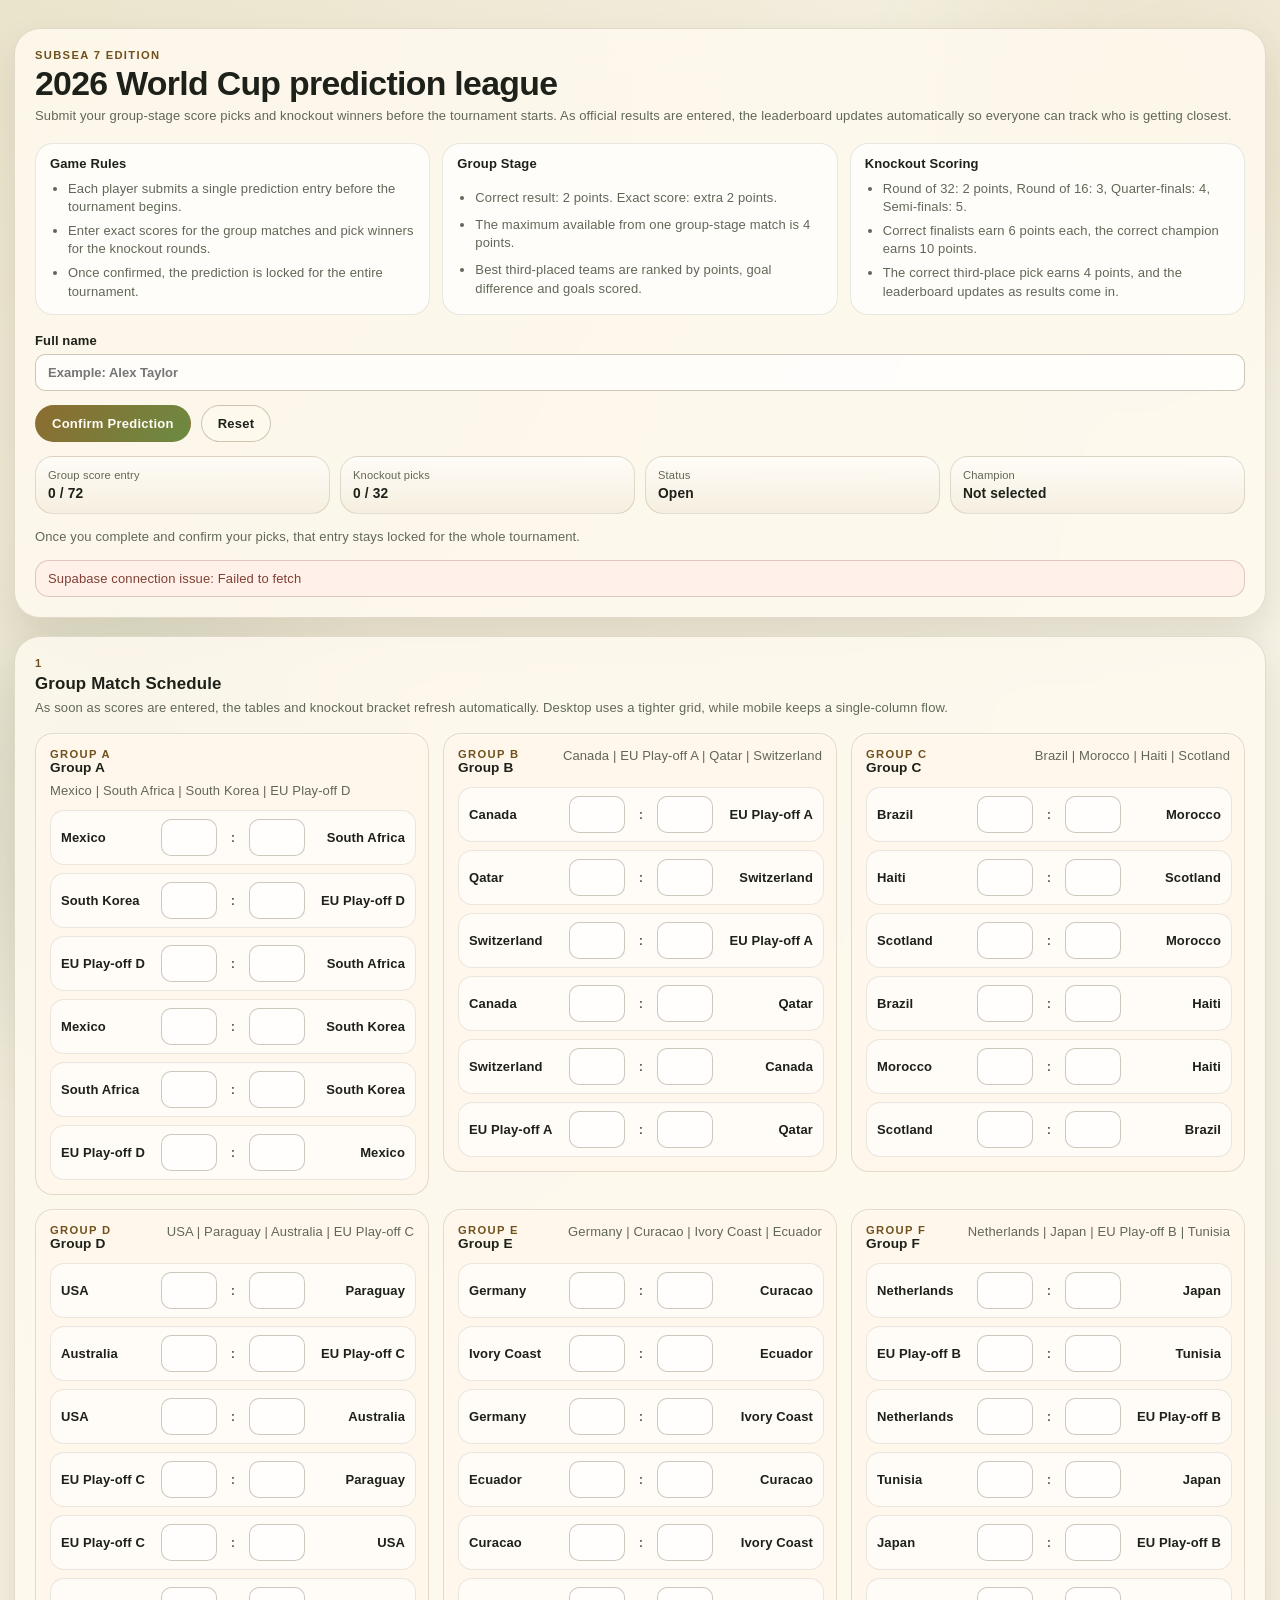
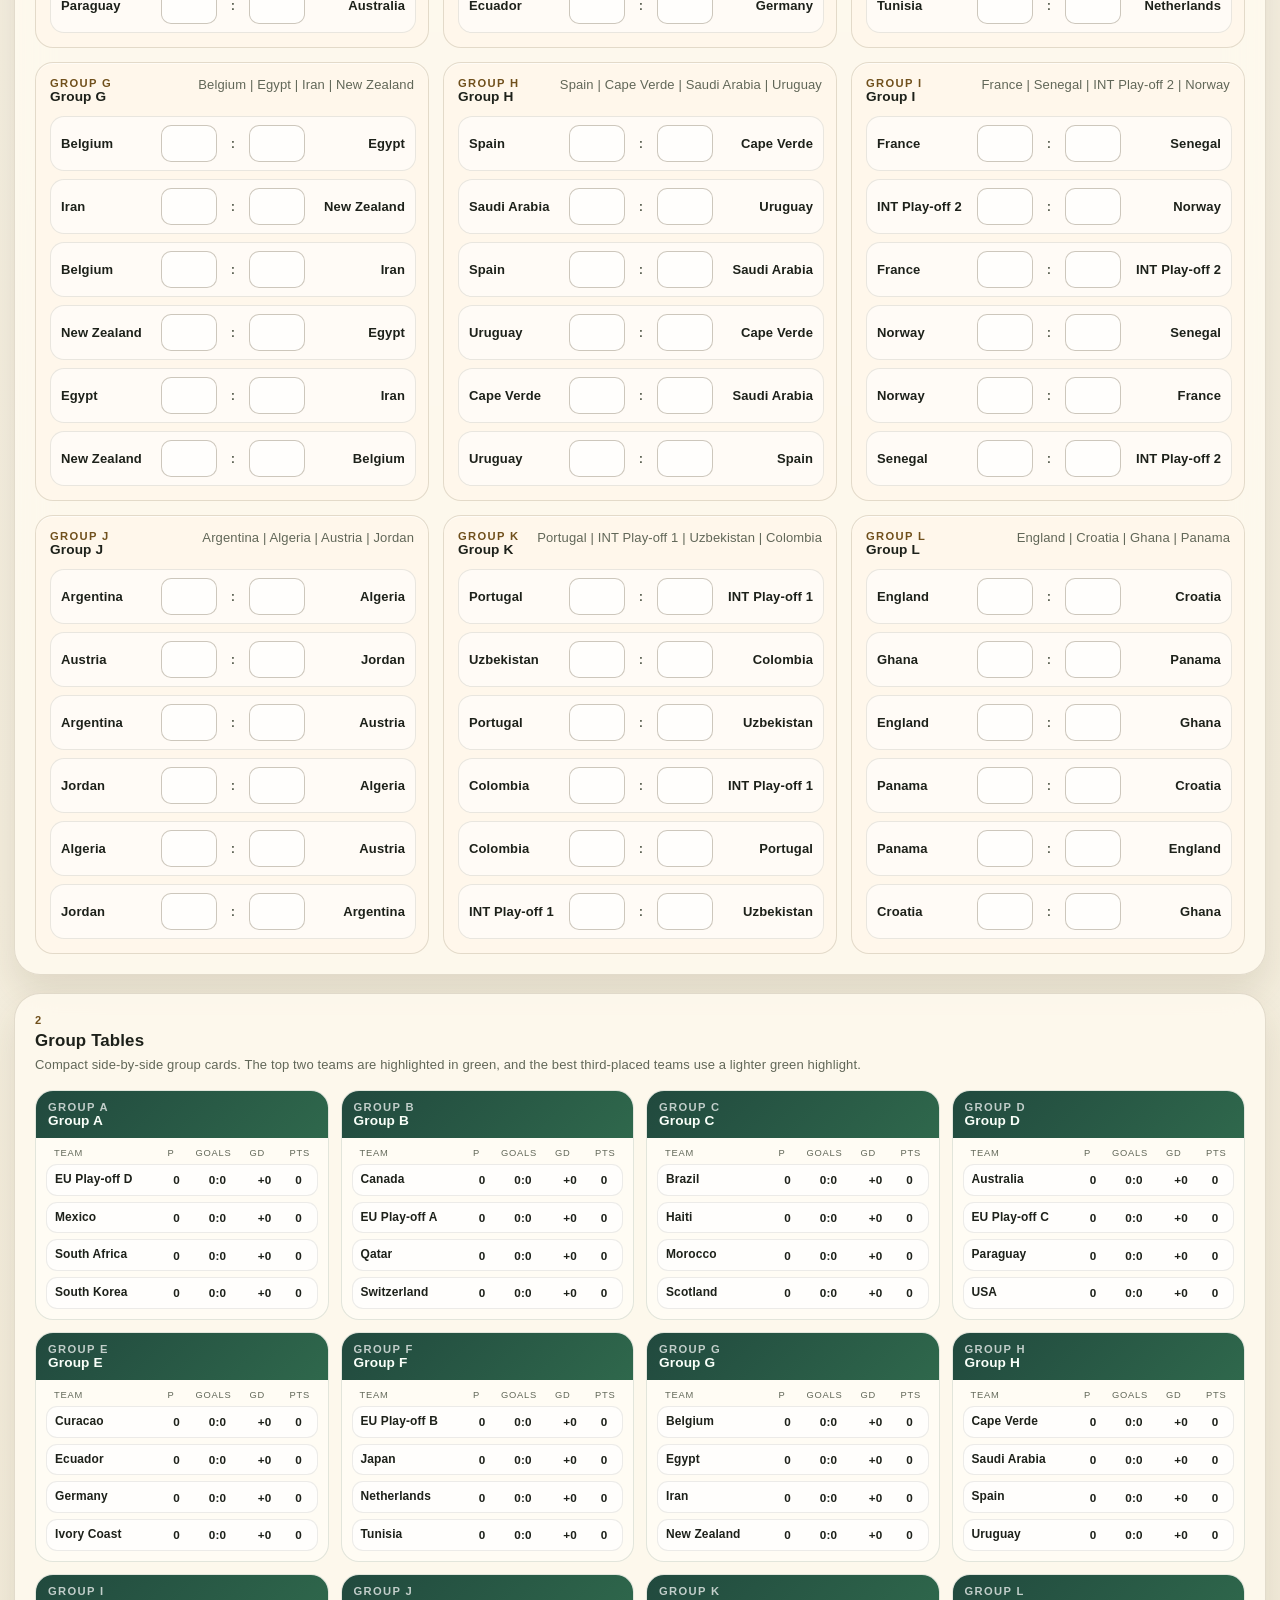
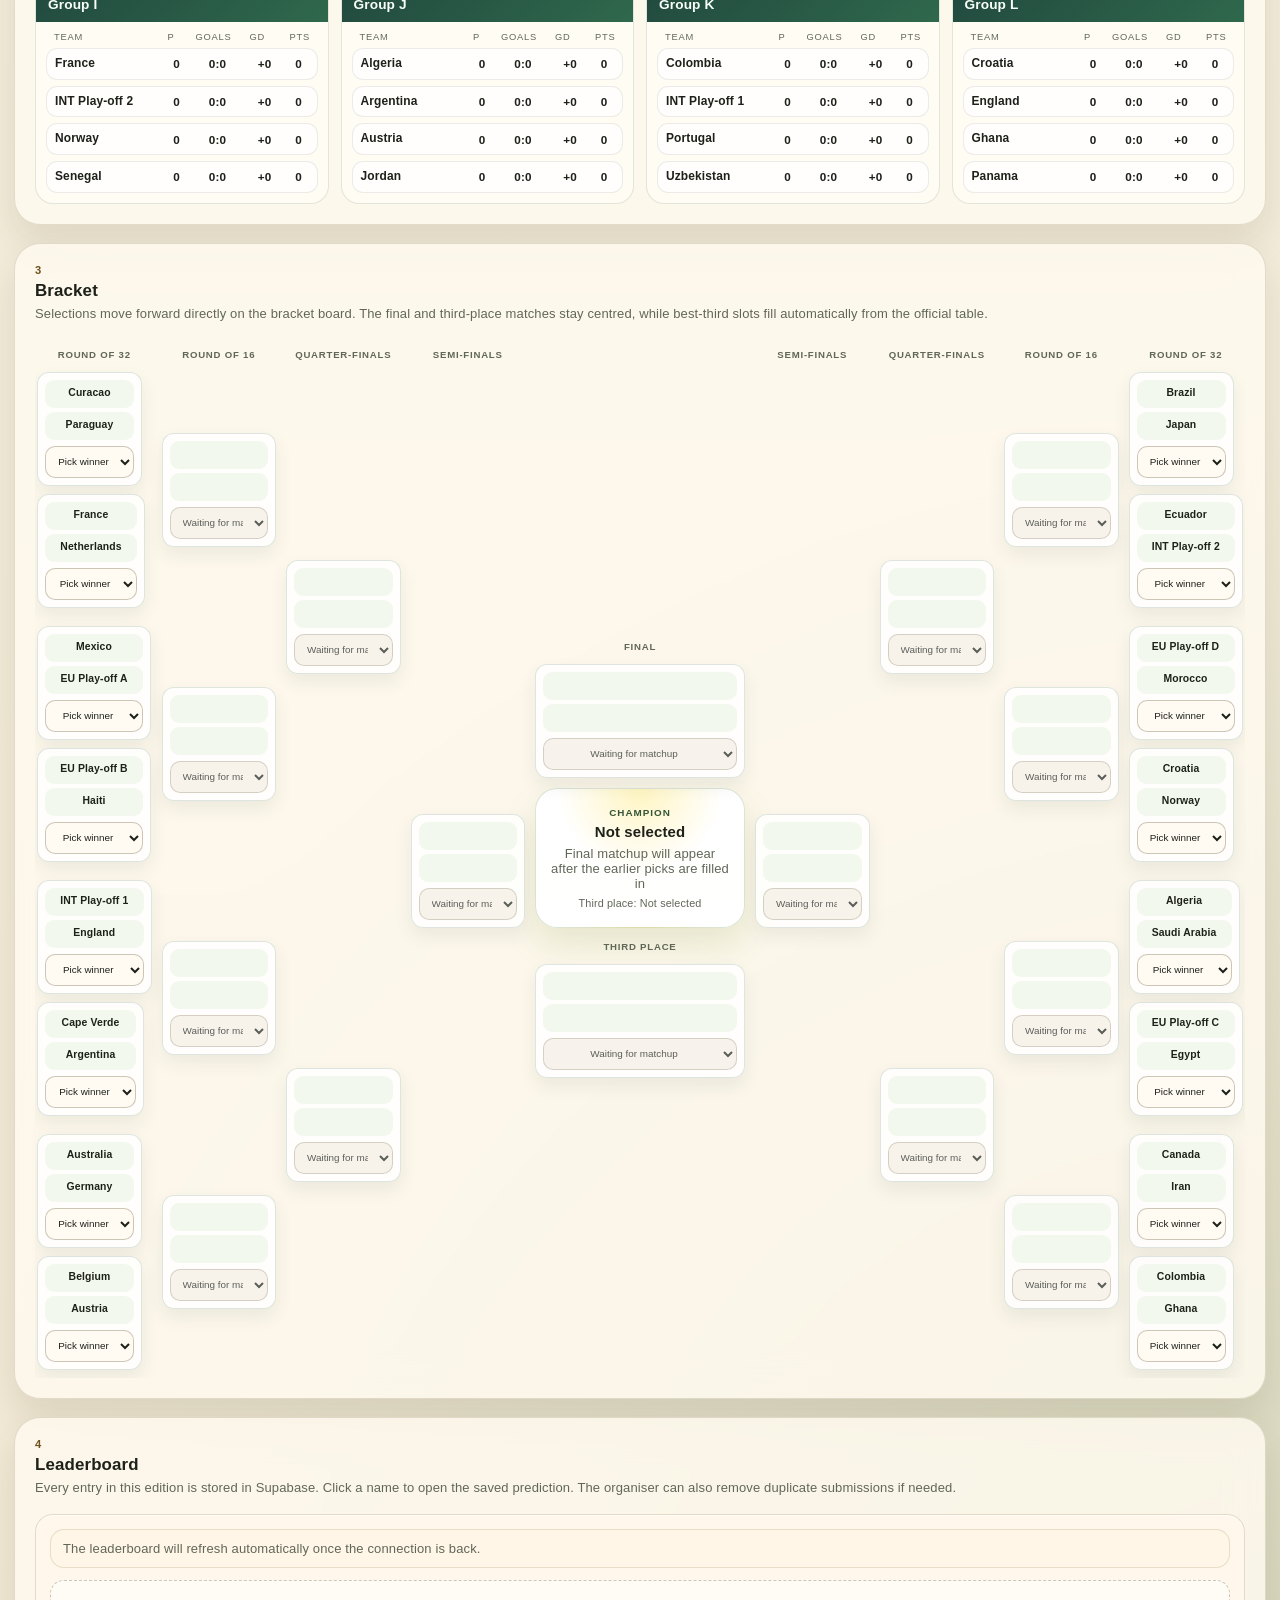
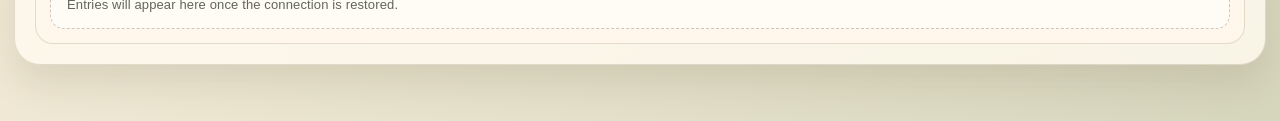
==== subsea7.html @ 9f9bb35a "eng_version" ====
<!doctype html>
<html lang="en">
  <head>
    <meta charset="utf-8" />
    <meta name="viewport" content="width=device-width, initial-scale=1" />
    <title>2026 World Cup Prediction League | Subsea 7 Edition</title>
    <link rel="stylesheet" href="styles.css" />
    <script src="best-third-table.js" defer></script>
    <script src="subsea7-edition.js" defer></script>
    <script src="app.js" defer></script>
  </head>
  <body>
    <div class="page-glow page-glow--top"></div>
    <div class="page-glow page-glow--bottom"></div>

    <main class="app-shell">
      <section class="hero-card">
        <div class="section-intro">
          <p class="section-kicker">Subsea 7 Edition</p>
          <h1>2026 World Cup prediction league</h1>
          <p class="section-copy">
            Submit your group-stage score picks and knockout winners before the tournament starts.
            As official results are entered, the leaderboard updates automatically so everyone can
            track who is getting closest.
          </p>
        </div>

        <div class="hero-rules">
          <article class="hero-rule-card">
            <h2>Game Rules</h2>
            <ul class="hero-rule-list">
              <li>Each player submits a single prediction entry before the tournament begins.</li>
              <li>Enter exact scores for the group matches and pick winners for the knockout rounds.</li>
              <li>Once confirmed, the prediction is locked for the entire tournament.</li>
            </ul>
          </article>

          <article class="hero-rule-card">
            <h2>Group Stage</h2>
            <ul class="hero-rule-list">
              <li>Correct result: 2 points. Exact score: extra 2 points.</li>
              <li>The maximum available from one group-stage match is 4 points.</li>
              <li>Best third-placed teams are ranked by points, goal difference and goals scored.</li>
            </ul>
          </article>

          <article class="hero-rule-card">
            <h2>Knockout Scoring</h2>
            <ul class="hero-rule-list">
              <li>Round of 32: 2 points, Round of 16: 3, Quarter-finals: 4, Semi-finals: 5.</li>
              <li>Correct finalists earn 6 points each, the correct champion earns 10 points.</li>
              <li>The correct third-place pick earns 4 points, and the leaderboard updates as results come in.</li>
            </ul>
          </article>
        </div>

        <form id="entry-form" class="entry-form" autocomplete="off">
          <label class="field-label" for="full-name">
            Full name
            <input
              id="full-name"
              name="fullName"
              type="text"
              maxlength="80"
              placeholder="Example: Alex Taylor"
            />
          </label>

          <div class="button-row">
            <button id="confirm-btn" class="button button--primary" type="submit">
              Confirm Prediction
            </button>
            <button id="clear-btn" class="button button--ghost" type="button">
              Reset
            </button>
          </div>

          <div class="status-grid">
            <article class="status-card">
              <span>Group score entry</span>
              <strong id="group-progress">0 / 72</strong>
            </article>
            <article class="status-card">
              <span>Knockout picks</span>
              <strong id="knockout-progress">0 / 32</strong>
            </article>
            <article class="status-card">
              <span>Status</span>
              <strong id="lock-state">Open</strong>
            </article>
            <article class="status-card">
              <span>Champion</span>
              <strong id="champion-preview">Not selected</strong>
            </article>
          </div>

          <p id="lock-note" class="helper-copy">
            Once you complete and confirm your picks, your entry will be locked.
          </p>
          <p id="sync-note" class="sync-note">
            Preparing the live leaderboard.
          </p>
        </form>
      </section>

      <section class="section-card">
        <div class="section-intro">
          <p class="section-kicker">1</p>
          <h2>Group Match Schedule</h2>
          <p class="section-copy">
            As soon as scores are entered, the tables and knockout bracket refresh automatically.
            Desktop uses a tighter grid, while mobile keeps a single-column flow.
          </p>
        </div>
        <div id="fixtures-root" class="stack-root"></div>
      </section>

      <section class="section-card">
        <div class="section-intro">
          <p class="section-kicker">2</p>
          <h2>Group Tables</h2>
          <p class="section-copy">
            Compact side-by-side group cards. The top two teams are highlighted in green, and
            the best third-placed teams use a lighter green highlight.
          </p>
        </div>
        <div id="standings-root" class="stack-root"></div>
      </section>

      <section class="section-card">
        <div class="section-intro">
          <p class="section-kicker">3</p>
          <h2>Bracket</h2>
          <p class="section-copy">
            Selections move forward directly on the bracket board. The final and third-place
            matches stay centred, while best-third slots fill automatically from the official table.
          </p>
        </div>
        <div id="bracket-root" class="stack-root"></div>
      </section>

      <section class="section-card">
        <div class="section-intro">
          <p class="section-kicker">4</p>
          <h2>Leaderboard</h2>
          <p class="section-copy">
            Every entry in this edition is stored in Supabase. Click a name to open the saved
            prediction. The organiser can also remove duplicate submissions if needed.
          </p>
        </div>
        <div id="leaderboard-root"></div>
      </section>

      <section id="admin-section" class="section-card hidden">
        <div class="section-intro">
          <p class="section-kicker">Admin</p>
          <h2>Admin Score Entry</h2>
          <p class="section-copy">
            This area is for the organiser only. After sign-in, official match results can be saved
            here and the shared leaderboard will update for everyone in this edition.
          </p>
        </div>
        <div id="admin-root" class="stack-root"></div>
      </section>
    </main>

    <div id="preview-overlay" class="preview-overlay hidden" role="dialog" aria-modal="true">
      <div class="preview-panel">
        <div class="preview-panel__head">
          <div>
            <p class="section-kicker">Saved Prediction</p>
            <h3 id="preview-title">Prediction details</h3>
            <p id="preview-meta" class="helper-copy"></p>
          </div>
          <button
            type="button"
            class="button button--ghost button--small"
            data-close-preview="true"
          >
            Close
          </button>
        </div>
        <div id="preview-body" class="preview-body"></div>
      </div>
    </div>
  </body>
</html>
---- styles.css ----
:root {
  --bg: #f4efdf;
  --bg-soft: rgba(255, 252, 244, 0.75);
  --panel: rgba(255, 250, 240, 0.82);
  --panel-strong: rgba(255, 248, 235, 0.94);
  --line: rgba(100, 84, 53, 0.18);
  --line-strong: rgba(100, 84, 53, 0.32);
  --ink: #1d211a;
  --muted: #616758;
  --accent: #8c6a30;
  --accent-strong: #70501c;
  --green-soft: #dcebcf;
  --green-strong: #355538;
  --green-lite: #edf6e4;
  --warning: #7f4034;
  --shadow: 0 18px 36px rgba(74, 54, 28, 0.12);
  --radius-xl: 26px;
  --radius-lg: 18px;
  --radius-md: 14px;
  --radius-sm: 10px;
  --bracket-card-height: 114px;
  --bracket-pair-gap: 8px;
  --bracket-stack-gap: 18px;
  --bracket-r32-lane: var(--bracket-card-height);
  --bracket-r16-lane: calc(var(--bracket-r32-lane) * 2 + var(--bracket-pair-gap));
  --bracket-qf-lane: calc(var(--bracket-r16-lane) * 2 + var(--bracket-stack-gap));
  --bracket-sf-lane: calc(var(--bracket-qf-lane) * 2 + var(--bracket-stack-gap));
  --font-stack: "Avenir Next Condensed", "Franklin Gothic Medium", "Arial Narrow", sans-serif;
  font-size: 13px;
}

*,
*::before,
*::after {
  box-sizing: border-box;
}

html {
  scroll-behavior: smooth;
}

body {
  margin: 0;
  min-height: 100vh;
  background:
    radial-gradient(circle at top left, rgba(190, 175, 109, 0.22), transparent 28%),
    radial-gradient(circle at bottom right, rgba(104, 137, 91, 0.2), transparent 26%),
    linear-gradient(180deg, #f7f3e7 0%, #f1e9d5 100%);
  color: var(--ink);
  font-family: var(--font-stack);
  letter-spacing: 0.01em;
}

body.modal-open {
  overflow: hidden;
}

.hidden {
  display: none !important;
}

.page-glow {
  position: fixed;
  inset: auto;
  width: 32rem;
  height: 32rem;
  border-radius: 50%;
  filter: blur(64px);
  opacity: 0.45;
  pointer-events: none;
  z-index: 0;
}

.page-glow--top {
  top: -8rem;
  right: -8rem;
  background: rgba(180, 154, 81, 0.28);
}

.page-glow--bottom {
  bottom: -10rem;
  left: -6rem;
  background: rgba(90, 125, 93, 0.24);
}

.app-shell {
  position: relative;
  z-index: 1;
  width: min(1260px, calc(100vw - 28px));
  margin: 0 auto;
  padding: 28px 0 56px;
}

.hero-card,
.section-card {
  position: relative;
  background: var(--panel);
  border: 1px solid var(--line);
  border-radius: var(--radius-xl);
  box-shadow: var(--shadow);
  backdrop-filter: blur(18px);
  padding: 20px;
}

.section-card {
  margin-top: 18px;
}

.section-intro {
  display: grid;
  gap: 6px;
  margin-bottom: 16px;
}

.section-kicker {
  margin: 0;
  color: var(--accent-strong);
  font-size: 0.86rem;
  font-weight: 700;
  text-transform: uppercase;
  letter-spacing: 0.12em;
}

h1,
h2,
h3,
h4,
p {
  margin: 0;
}

h1 {
  font-size: clamp(1.7rem, 3vw, 2.6rem);
  line-height: 1;
  letter-spacing: -0.02em;
}

h2 {
  font-size: 1.3rem;
  line-height: 1.05;
}

h3 {
  font-size: 1.05rem;
  line-height: 1.1;
}

h4 {
  font-size: 0.94rem;
}

.section-copy,
.helper-copy {
  color: var(--muted);
  line-height: 1.4;
}

.sync-note {
  margin: 0;
  padding: 10px 12px;
  border-radius: var(--radius-md);
  border: 1px solid rgba(99, 119, 76, 0.18);
  background: rgba(235, 245, 224, 0.72);
  color: var(--muted);
}

.sync-note--warning {
  border-color: rgba(127, 64, 52, 0.24);
  background: rgba(255, 240, 233, 0.84);
  color: var(--warning);
}

.entry-form {
  margin-top: 18px;
  display: grid;
  gap: 14px;
}

.hero-rules {
  margin-top: 18px;
  display: grid;
  grid-template-columns: repeat(3, minmax(0, 1fr));
  gap: 12px;
}

.hero-rule-card {
  border: 1px solid rgba(97, 103, 88, 0.14);
  border-radius: var(--radius-lg);
  background: rgba(255, 255, 255, 0.68);
  padding: 13px 14px;
  display: grid;
  gap: 9px;
}

.hero-rule-card h2 {
  font-size: 1rem;
}

.hero-rule-list {
  margin: 0;
  padding-left: 18px;
  color: var(--muted);
  display: grid;
  gap: 6px;
  line-height: 1.4;
}

.field-label,
.select-label {
  display: grid;
  gap: 6px;
  font-weight: 700;
  color: var(--ink);
}

input,
select,
button {
  font: inherit;
}

input[type="text"],
input[type="number"],
select {
  width: 100%;
  border: 1px solid var(--line-strong);
  border-radius: var(--radius-sm);
  background: rgba(255, 255, 255, 0.72);
  color: var(--ink);
  padding: 10px 12px;
  transition: border-color 160ms ease, transform 160ms ease, background-color 160ms ease;
}

input[type="text"]:focus,
input[type="number"]:focus,
select:focus {
  outline: none;
  border-color: rgba(113, 83, 24, 0.72);
  background: rgba(255, 255, 255, 0.95);
}

input:disabled,
select:disabled {
  cursor: not-allowed;
  opacity: 0.72;
  background: rgba(242, 236, 225, 0.84);
}

.button-row {
  display: flex;
  flex-wrap: wrap;
  gap: 10px;
}

.button {
  border: 1px solid transparent;
  border-radius: 999px;
  padding: 10px 16px;
  font-weight: 800;
  letter-spacing: 0.02em;
  cursor: pointer;
  transition: transform 160ms ease, border-color 160ms ease, background-color 160ms ease;
}

.button:hover {
  transform: translateY(-1px);
}

.button--primary {
  background: linear-gradient(135deg, #8d6b30, #6b8b42);
  color: #fffdf8;
}

.button--ghost {
  border-color: var(--line-strong);
  background: rgba(255, 249, 238, 0.7);
  color: var(--ink);
}

.button--danger {
  border-color: rgba(127, 64, 52, 0.28);
  background: rgba(255, 240, 233, 0.82);
  color: var(--warning);
}

.button--small {
  padding: 8px 12px;
}

.status-grid {
  display: grid;
  grid-template-columns: repeat(4, minmax(0, 1fr));
  gap: 10px;
}

.status-card {
  display: grid;
  gap: 5px;
  padding: 12px;
  border-radius: var(--radius-lg);
  border: 1px solid var(--line);
  background:
    linear-gradient(180deg, rgba(255, 255, 255, 0.62), rgba(245, 237, 222, 0.9));
}

.status-card span {
  color: var(--muted);
  font-size: 0.86rem;
}

.status-card strong {
  font-size: 1.06rem;
}

.stack-root {
  display: grid;
  gap: 14px;
}

#fixtures-root {
  grid-template-columns: repeat(auto-fit, minmax(350px, 1fr));
  align-items: start;
}

.group-card,
.leaderboard-card {
  border: 1px solid var(--line);
  border-radius: var(--radius-lg);
  background: var(--panel-strong);
  box-shadow: inset 0 1px 0 rgba(255, 255, 255, 0.55);
  padding: 14px;
}

.group-card__head {
  display: flex;
  flex-wrap: wrap;
  justify-content: space-between;
  gap: 8px 14px;
  margin-bottom: 12px;
}

.group-card__teams {
  color: var(--muted);
}

.fixture-list,
.preview-fixtures {
  display: grid;
  gap: 8px;
}

.fixture-row {
  display: grid;
  grid-template-columns: minmax(92px, 1fr) 56px 16px 56px minmax(92px, 1fr);
  align-items: center;
  gap: 8px;
  padding: 8px 10px;
  border: 1px solid rgba(97, 103, 88, 0.14);
  border-radius: var(--radius-md);
  background: rgba(255, 255, 255, 0.54);
}

.fixture-team {
  font-weight: 700;
}

.fixture-team--away {
  text-align: right;
}

.score-input {
  padding: 8px 10px;
  text-align: center;
  font-weight: 800;
}

.score-separator {
  text-align: center;
  color: var(--muted);
  font-weight: 800;
}

.leaderboard-shell {
  overflow-x: auto;
}

table {
  width: 100%;
  border-collapse: collapse;
  min-width: 420px;
}

th,
td {
  padding: 9px 8px;
  border-bottom: 1px solid rgba(97, 103, 88, 0.12);
  text-align: left;
  white-space: nowrap;
}

thead th {
  color: var(--muted);
  font-size: 0.82rem;
  text-transform: uppercase;
  letter-spacing: 0.08em;
}

tbody tr:last-child td {
  border-bottom: 0;
}

.row-qualifier {
  background: var(--green-soft);
}

.row-best-third {
  background: var(--green-lite);
}

.standings-map {
  display: grid;
  grid-template-columns: repeat(4, minmax(0, 1fr));
  gap: 12px;
}

.mini-group-card {
  overflow: hidden;
  border: 1px solid rgba(19, 56, 45, 0.12);
  border-radius: var(--radius-lg);
  background: rgba(255, 252, 244, 0.96);
  box-shadow: inset 0 1px 0 rgba(255, 255, 255, 0.6);
}

.mini-group-card__head {
  padding: 10px 12px;
  color: #f9fff9;
  background: linear-gradient(135deg, #21493e, #2f684c);
}

.mini-group-card__head .section-kicker {
  color: rgba(255, 255, 255, 0.72);
}

.mini-group-card__body {
  display: grid;
  gap: 6px;
  padding: 10px;
}

.mini-group-legend,
.mini-group-row {
  display: grid;
  grid-template-columns: minmax(0, 2.6fr) 20px 46px 32px 20px;
  gap: 8px;
  align-items: center;
}

.mini-group-legend {
  color: var(--muted);
  font-size: 0.72rem;
  text-transform: uppercase;
  letter-spacing: 0.08em;
  padding: 0 8px;
}

.mini-group-row {
  padding: 8px;
  border-radius: 11px;
  border: 1px solid rgba(97, 103, 88, 0.12);
  background: rgba(255, 255, 255, 0.72);
}

.mini-group-value {
  text-align: center;
  font-weight: 800;
  font-size: 0.9rem;
}

.mini-group-team {
  min-width: 0;
  line-height: 1.15;
  font-size: 0.92rem;
  overflow-wrap: anywhere;
}

.bracket-scroll {
  overflow-x: auto;
  padding-bottom: 6px;
}

.bracket-board {
  min-width: 1020px;
  display: grid;
  grid-template-columns: minmax(0, 1fr) 210px minmax(0, 1fr);
  gap: 10px;
  align-items: start;
  padding: 6px 2px 2px;
}

.bracket-side {
  display: grid;
  gap: 10px;
  align-items: start;
}

.bracket-side--left,
.bracket-side--right {
  grid-template-columns: repeat(4, minmax(0, 1fr));
}

.bracket-column {
  position: relative;
  display: grid;
  gap: 8px;
  align-content: start;
  --bracket-lane-size: var(--bracket-card-height);
  --bracket-group-gap: var(--bracket-pair-gap);
  --bracket-column-gap: var(--bracket-stack-gap);
}

.bracket-column__label {
  display: flex;
  align-items: center;
  justify-content: center;
  min-height: 18px;
  margin: 0;
  color: var(--muted);
  font-size: 0.74rem;
  font-weight: 800;
  text-align: center;
  white-space: nowrap;
  text-transform: uppercase;
  letter-spacing: 0.08em;
}

.bracket-column__stack {
  display: grid;
  gap: var(--bracket-column-gap);
}

.bracket-column--r32 {
  --bracket-lane-size: var(--bracket-r32-lane);
  --bracket-group-gap: var(--bracket-pair-gap);
  --bracket-column-gap: var(--bracket-stack-gap);
}

.bracket-column--r16 {
  --bracket-lane-size: var(--bracket-r16-lane);
  --bracket-group-gap: var(--bracket-stack-gap);
  --bracket-column-gap: var(--bracket-stack-gap);
}

.bracket-column--qf {
  --bracket-lane-size: var(--bracket-qf-lane);
  --bracket-group-gap: var(--bracket-stack-gap);
  --bracket-column-gap: 0px;
}

.bracket-column--sf {
  --bracket-lane-size: var(--bracket-sf-lane);
  --bracket-group-gap: 0px;
  --bracket-column-gap: 0px;
}

.bracket-group {
  position: relative;
  display: grid;
  gap: var(--bracket-group-gap);
  z-index: 0;
  isolation: isolate;
}

.bracket-group--size-1 {
  gap: 0;
}

.bracket-lane {
  display: flex;
  align-items: center;
  min-height: var(--bracket-lane-size);
  position: relative;
  z-index: 1;
}

.bracket-match {
  position: relative;
  display: grid;
  gap: 6px;
  padding: 7px;
  height: var(--bracket-card-height);
  min-height: var(--bracket-card-height);
  z-index: 1;
  isolation: isolate;
  border-radius: 12px;
  border: 1px solid rgba(22, 71, 46, 0.14);
  background: rgba(255, 255, 255, 0.84);
  box-shadow: 0 8px 18px rgba(35, 69, 47, 0.08);
}

.bracket-match > * {
  position: relative;
  z-index: 1;
}

.bracket-slot-stack {
  display: grid;
  gap: 4px;
}

.bracket-slot {
  display: flex;
  align-items: center;
  justify-content: center;
  min-height: 28px;
  height: 28px;
  gap: 6px;
  padding: 5px 7px;
  border-radius: 9px;
  background: rgba(243, 248, 238, 0.96);
}

.bracket-slot__team {
  display: flex;
  align-items: center;
  justify-content: center;
  flex: 1 1 100%;
  min-width: 0;
  min-height: 18px;
  line-height: 1;
  text-align: center;
  white-space: nowrap;
  overflow: hidden;
  text-overflow: ellipsis;
  font-size: 0.8rem;
}

.bracket-slot__team:empty::after {
  content: "\00a0";
}

.bracket-select {
  width: 100%;
  height: 32px;
  padding: 6px 8px;
  font-size: 0.76rem;
  text-align: center;
  text-align-last: center;
  background: rgba(255, 251, 243, 0.94);
}

.bracket-center {
  display: grid;
  gap: 10px;
  align-content: center;
  align-self: center;
}

.bracket-center__section {
  position: relative;
  display: grid;
  gap: 8px;
}

.bracket-center .bracket-match {
  background: rgba(255, 255, 255, 0.9);
}

.bracket-crown {
  display: grid;
  gap: 6px;
  padding: 18px 14px;
  border-radius: 22px;
  text-align: center;
  border: 1px solid rgba(79, 122, 55, 0.2);
  background:
    radial-gradient(circle at top, rgba(255, 244, 188, 0.92), rgba(255, 255, 255, 0.94) 48%),
    linear-gradient(180deg, rgba(255, 255, 255, 0.96), rgba(235, 247, 223, 0.96));
  box-shadow: 0 16px 32px rgba(121, 143, 51, 0.16);
}

.bracket-crown span {
  color: var(--green-strong);
  font-size: 0.76rem;
  font-weight: 800;
  text-transform: uppercase;
  letter-spacing: 0.1em;
}

.bracket-crown strong {
  font-size: 1.15rem;
  line-height: 1.05;
}

.bracket-crown p,
.bracket-crown small {
  color: var(--muted);
}

.match-card {
  border: 1px solid rgba(97, 103, 88, 0.14);
  border-radius: var(--radius-md);
  background: rgba(255, 255, 255, 0.72);
  padding: 12px;
  display: grid;
  gap: 10px;
}

.match-card__top {
  display: flex;
  justify-content: space-between;
  gap: 10px;
  align-items: flex-start;
}

.participant-stack {
  display: grid;
  gap: 6px;
}

.participant-row {
  display: flex;
  justify-content: space-between;
  gap: 12px;
  align-items: center;
  padding: 7px 9px;
  border-radius: var(--radius-sm);
  background: rgba(249, 245, 235, 0.92);
}

.participant-row span {
  color: var(--muted);
}

.leaderboard-note {
  margin-bottom: 12px;
  padding: 11px 12px;
  border-radius: var(--radius-md);
  background: rgba(255, 247, 232, 0.9);
  border: 1px solid rgba(140, 106, 48, 0.18);
  color: var(--muted);
}

.link-button {
  appearance: none;
  padding: 0;
  border: 0;
  background: transparent;
  color: var(--accent-strong);
  text-decoration: underline;
  cursor: pointer;
  font-weight: 800;
}

.empty-state {
  padding: 16px;
  border-radius: var(--radius-md);
  border: 1px dashed var(--line-strong);
  color: var(--muted);
  background: rgba(255, 255, 255, 0.52);
}

.table-note {
  display: flex;
  flex-wrap: wrap;
  justify-content: space-between;
  gap: 8px 14px;
  margin-bottom: 12px;
  color: var(--muted);
}

.leaderboard-actions {
  text-align: right;
}

.admin-shell {
  display: grid;
  gap: 14px;
}

.admin-toolbar {
  display: flex;
  flex-wrap: wrap;
  justify-content: space-between;
  gap: 10px 16px;
  align-items: flex-start;
}

.admin-toolbar__meta {
  display: grid;
  gap: 4px;
}

.admin-badge {
  display: inline-flex;
  align-items: center;
  gap: 6px;
  padding: 5px 9px;
  border-radius: 999px;
  background: rgba(53, 85, 56, 0.14);
  color: var(--green-strong);
  font-size: 0.76rem;
  font-weight: 800;
  letter-spacing: 0.08em;
  text-transform: uppercase;
}

.admin-editor-grid {
  display: grid;
  grid-template-columns: repeat(auto-fit, minmax(320px, 1fr));
  gap: 14px;
}

.admin-rounds {
  display: grid;
  gap: 14px;
}

.admin-round-block {
  display: grid;
  gap: 10px;
}

.admin-round-grid {
  display: grid;
  grid-template-columns: repeat(auto-fit, minmax(220px, 1fr));
  gap: 10px;
}

.admin-login {
  width: min(420px, 100%);
  display: grid;
  gap: 12px;
}

.admin-note {
  color: var(--muted);
}

.admin-footer {
  display: flex;
  flex-wrap: wrap;
  justify-content: space-between;
  gap: 10px;
  align-items: center;
}

.preview-overlay {
  position: fixed;
  inset: 0;
  background: rgba(19, 22, 18, 0.48);
  display: flex;
  align-items: flex-start;
  justify-content: center;
  padding: 24px 14px;
  overflow-y: auto;
  z-index: 40;
}

.preview-overlay.hidden {
  display: none;
}

.preview-panel {
  width: min(960px, 100%);
  border-radius: var(--radius-xl);
  border: 1px solid rgba(255, 255, 255, 0.22);
  background: rgba(249, 245, 236, 0.96);
  box-shadow: 0 22px 60px rgba(0, 0, 0, 0.22);
  padding: 18px;
}

.preview-panel__head {
  display: flex;
  justify-content: space-between;
  gap: 12px;
  align-items: flex-start;
  margin-bottom: 16px;
}

.preview-body,
.preview-section {
  display: grid;
  gap: 12px;
}

.preview-section + .preview-section {
  margin-top: 14px;
}

.preview-round,
.preview-group {
  border: 1px solid var(--line);
  border-radius: var(--radius-lg);
  background: rgba(255, 255, 255, 0.72);
  padding: 12px;
}

.preview-fixture-row,
.preview-winner-row {
  display: flex;
  justify-content: space-between;
  gap: 12px;
  padding: 6px 0;
  border-bottom: 1px solid rgba(97, 103, 88, 0.12);
}

.preview-fixture-row:last-child,
.preview-winner-row:last-child {
  border-bottom: 0;
}

.preview-score {
  font-weight: 800;
  color: var(--accent-strong);
}

.muted {
  color: var(--muted);
}

@media (max-width: 840px) {
  .status-grid {
    grid-template-columns: repeat(2, minmax(0, 1fr));
  }

  .hero-rules,
  .standings-map {
    grid-template-columns: repeat(2, minmax(0, 1fr));
  }

  .admin-round-grid {
    grid-template-columns: repeat(2, minmax(0, 1fr));
  }
}

@media (max-width: 640px) {
  :root {
    font-size: 12px;
  }

  .app-shell {
    width: min(100vw - 18px, 1100px);
    padding-top: 18px;
    padding-bottom: 34px;
  }

  .hero-card,
  .section-card,
  .preview-panel {
    padding: 14px;
    border-radius: 20px;
  }

  #fixtures-root,
  .hero-rules,
  .standings-map {
    grid-template-columns: 1fr;
  }

  .fixture-row {
    grid-template-columns: minmax(72px, 1fr) 50px 14px 50px minmax(72px, 1fr);
    gap: 6px;
    padding: 8px;
  }

  .mini-group-legend,
  .mini-group-row {
    grid-template-columns: minmax(0, 2.2fr) 18px 40px 28px 18px;
  }

  .match-card__top,
  .group-card__head,
  .preview-panel__head,
  .admin-toolbar,
  .table-note,
  .admin-footer {
    flex-direction: column;
  }

  th,
  td {
    padding: 8px 6px;
  }

  .admin-round-grid {
    grid-template-columns: 1fr;
  }
}
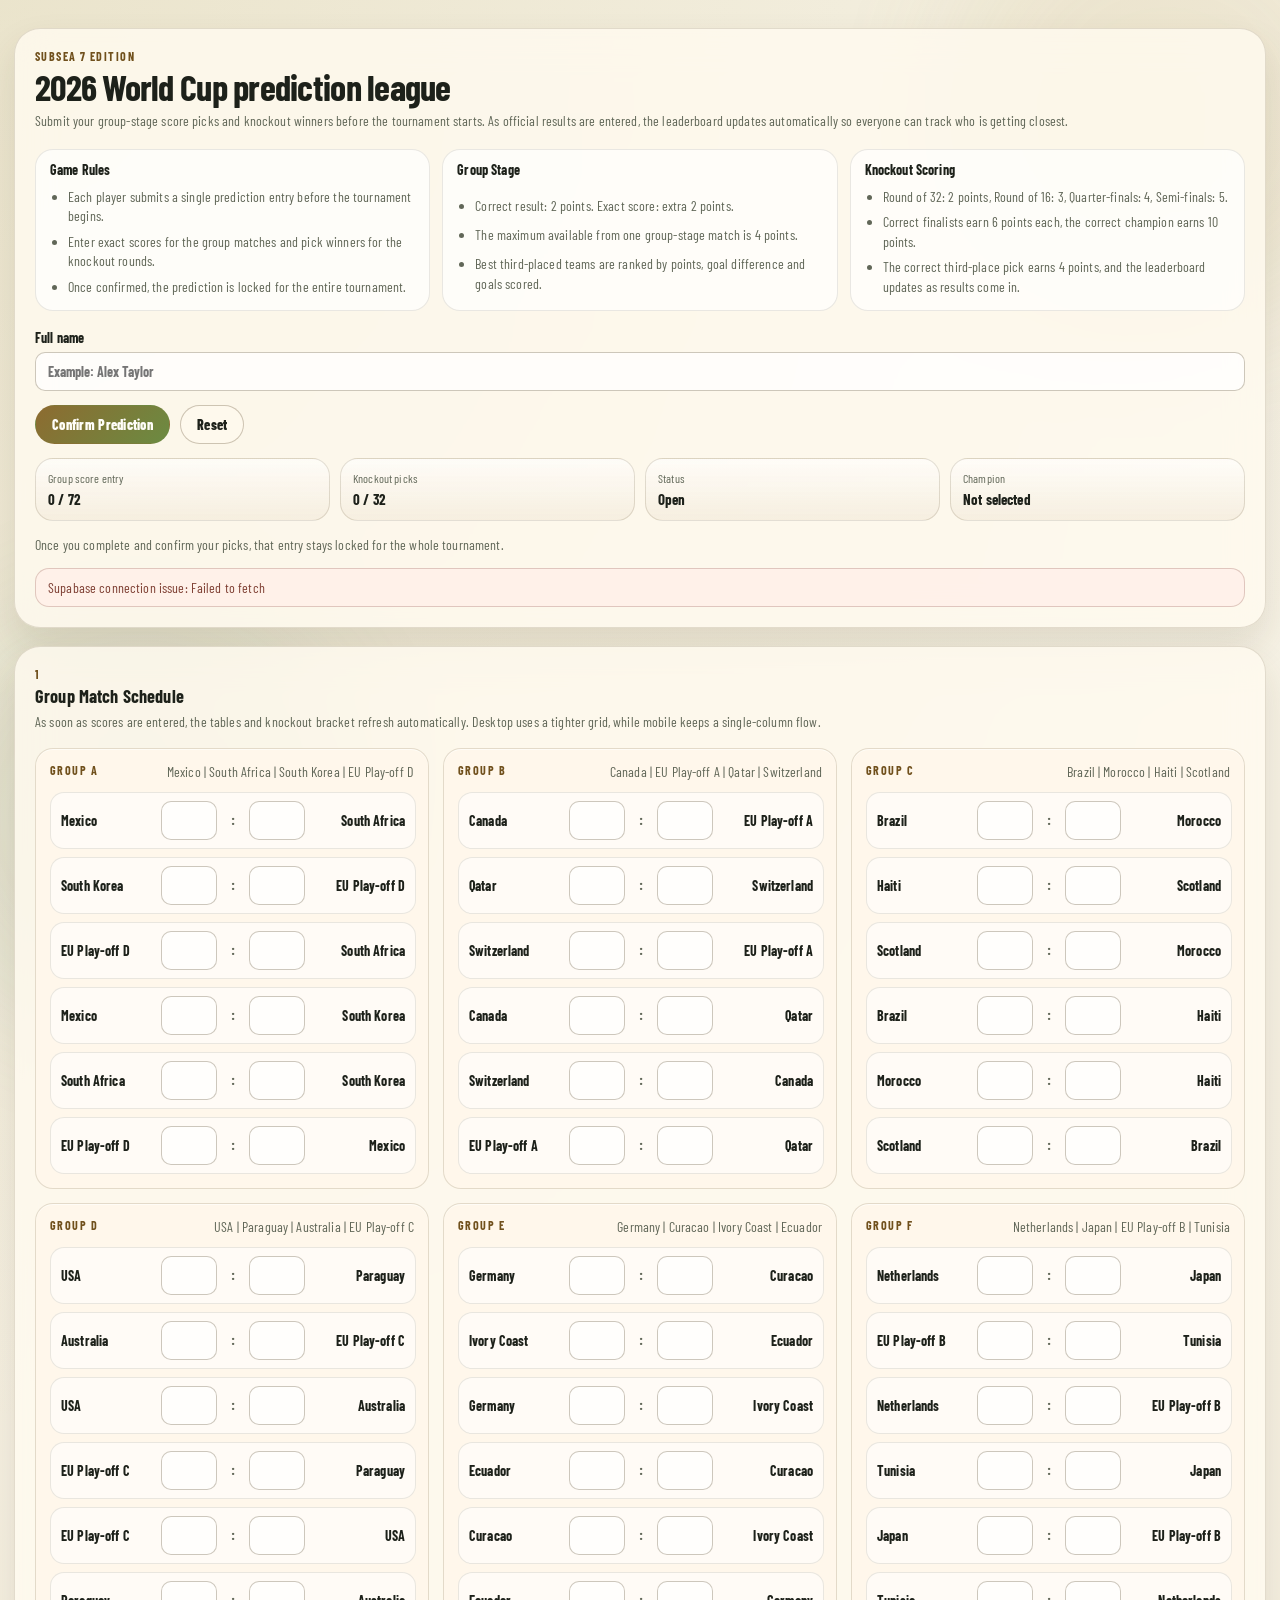
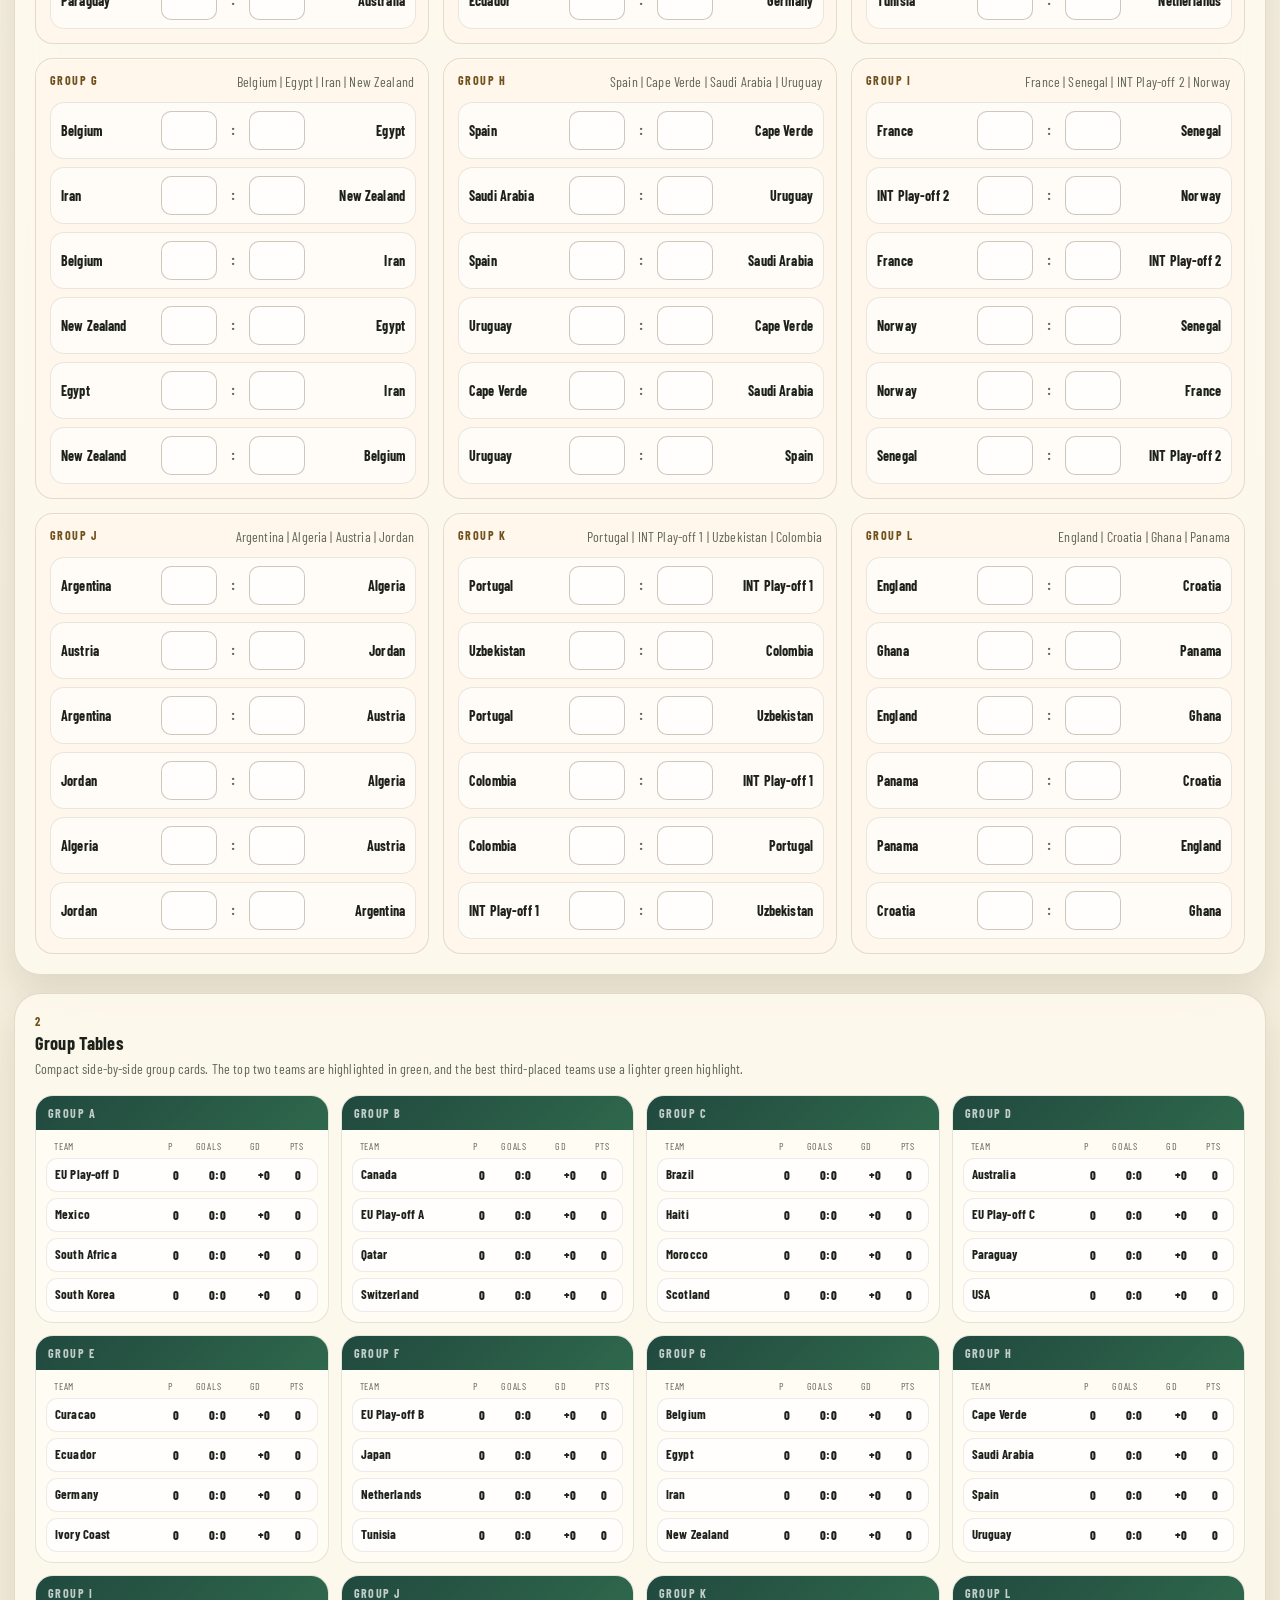
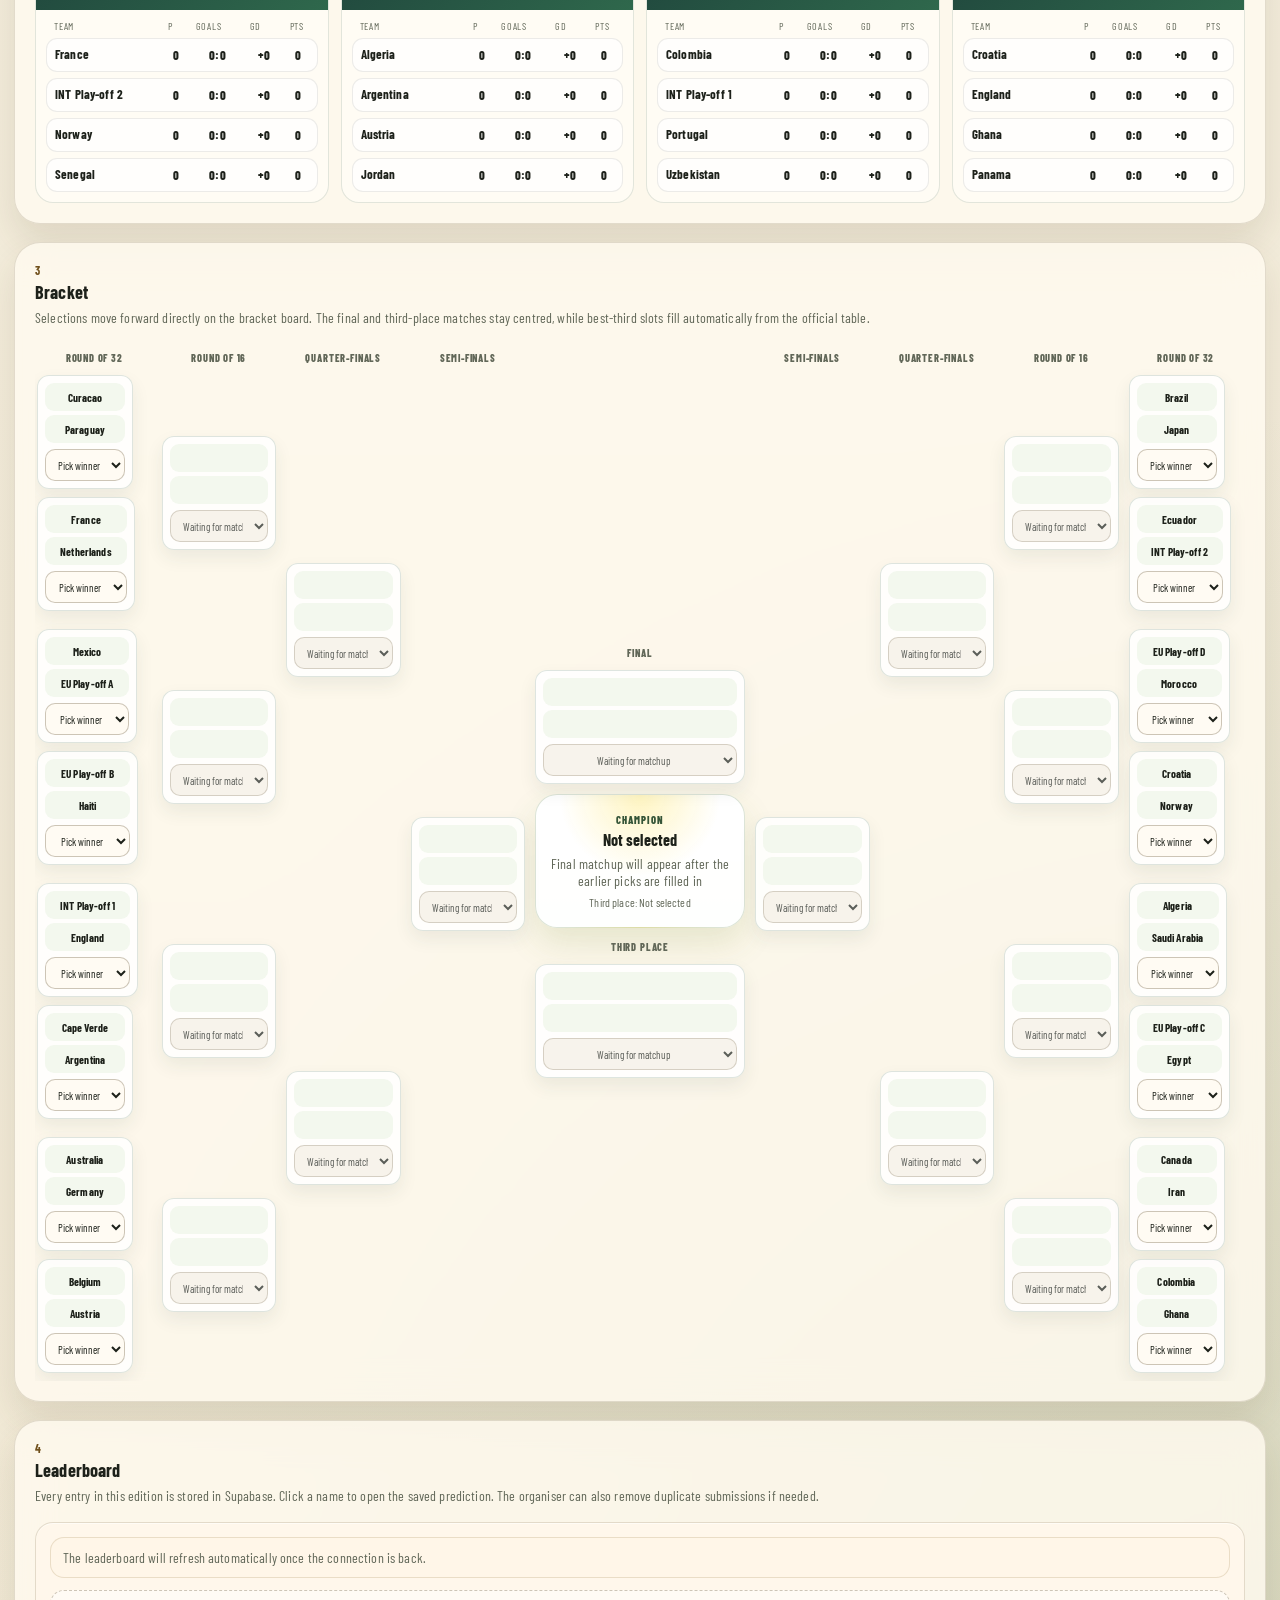
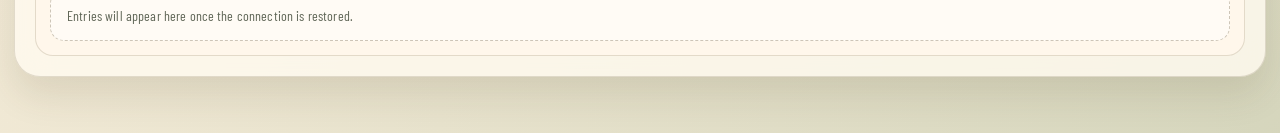
==== commit 686f7419: "Add files via upload" ====
--- a/subsea7.html
+++ b/subsea7.html
@@ -4,6 +4,12 @@
     <meta charset="utf-8" />
     <meta name="viewport" content="width=device-width, initial-scale=1" />
     <title>2026 World Cup Prediction League | Subsea 7 Edition</title>
+    <link rel="preconnect" href="https://fonts.googleapis.com" />
+    <link rel="preconnect" href="https://fonts.gstatic.com" crossorigin />
+    <link
+      rel="stylesheet"
+      href="https://fonts.googleapis.com/css2?family=Barlow+Condensed:wght@400;500;600;700;800&display=swap"
+    />
     <link rel="stylesheet" href="styles.css" />
     <script src="best-third-table.js" defer></script>
     <script src="subsea7-edition.js" defer></script>
--- a/styles.css
+++ b/styles.css
@@ -25,8 +25,8 @@
   --bracket-r16-lane: calc(var(--bracket-r32-lane) * 2 + var(--bracket-pair-gap));
   --bracket-qf-lane: calc(var(--bracket-r16-lane) * 2 + var(--bracket-stack-gap));
   --bracket-sf-lane: calc(var(--bracket-qf-lane) * 2 + var(--bracket-stack-gap));
-  --font-stack: "Avenir Next Condensed", "Franklin Gothic Medium", "Arial Narrow", sans-serif;
-  font-size: 13px;
+  --font-stack: "Barlow Condensed", "Avenir Next Condensed", "Franklin Gothic Medium", "Arial Narrow", sans-serif;
+  font-size: 14px;
 }
 
 *,
@@ -372,6 +372,14 @@
   padding: 8px 10px;
   text-align: center;
   font-weight: 800;
+  -moz-appearance: textfield;
+  appearance: textfield;
+}
+
+.score-input::-webkit-outer-spin-button,
+.score-input::-webkit-inner-spin-button {
+  -webkit-appearance: none;
+  margin: 0;
 }
 
 .score-separator {
@@ -935,7 +943,7 @@
 
 @media (max-width: 640px) {
   :root {
-    font-size: 12px;
+    font-size: 13px;
   }
 
   .app-shell {
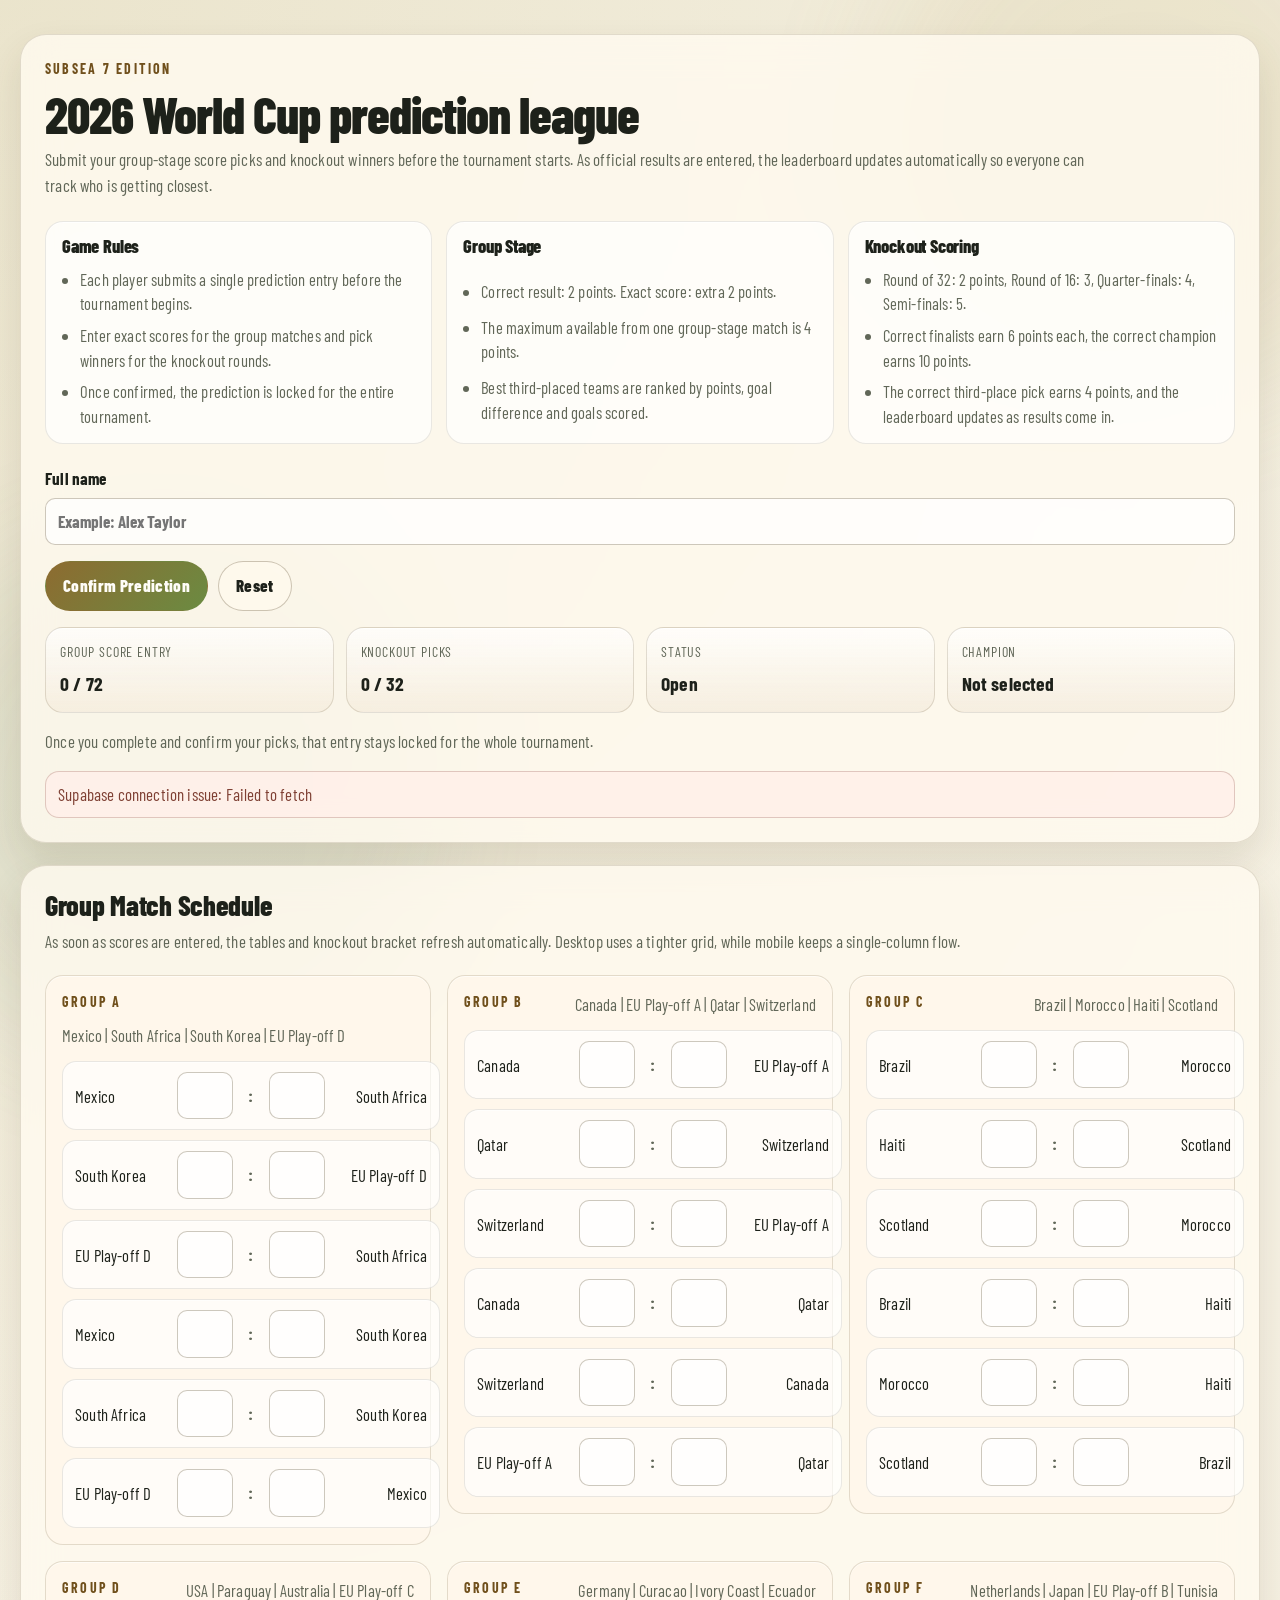
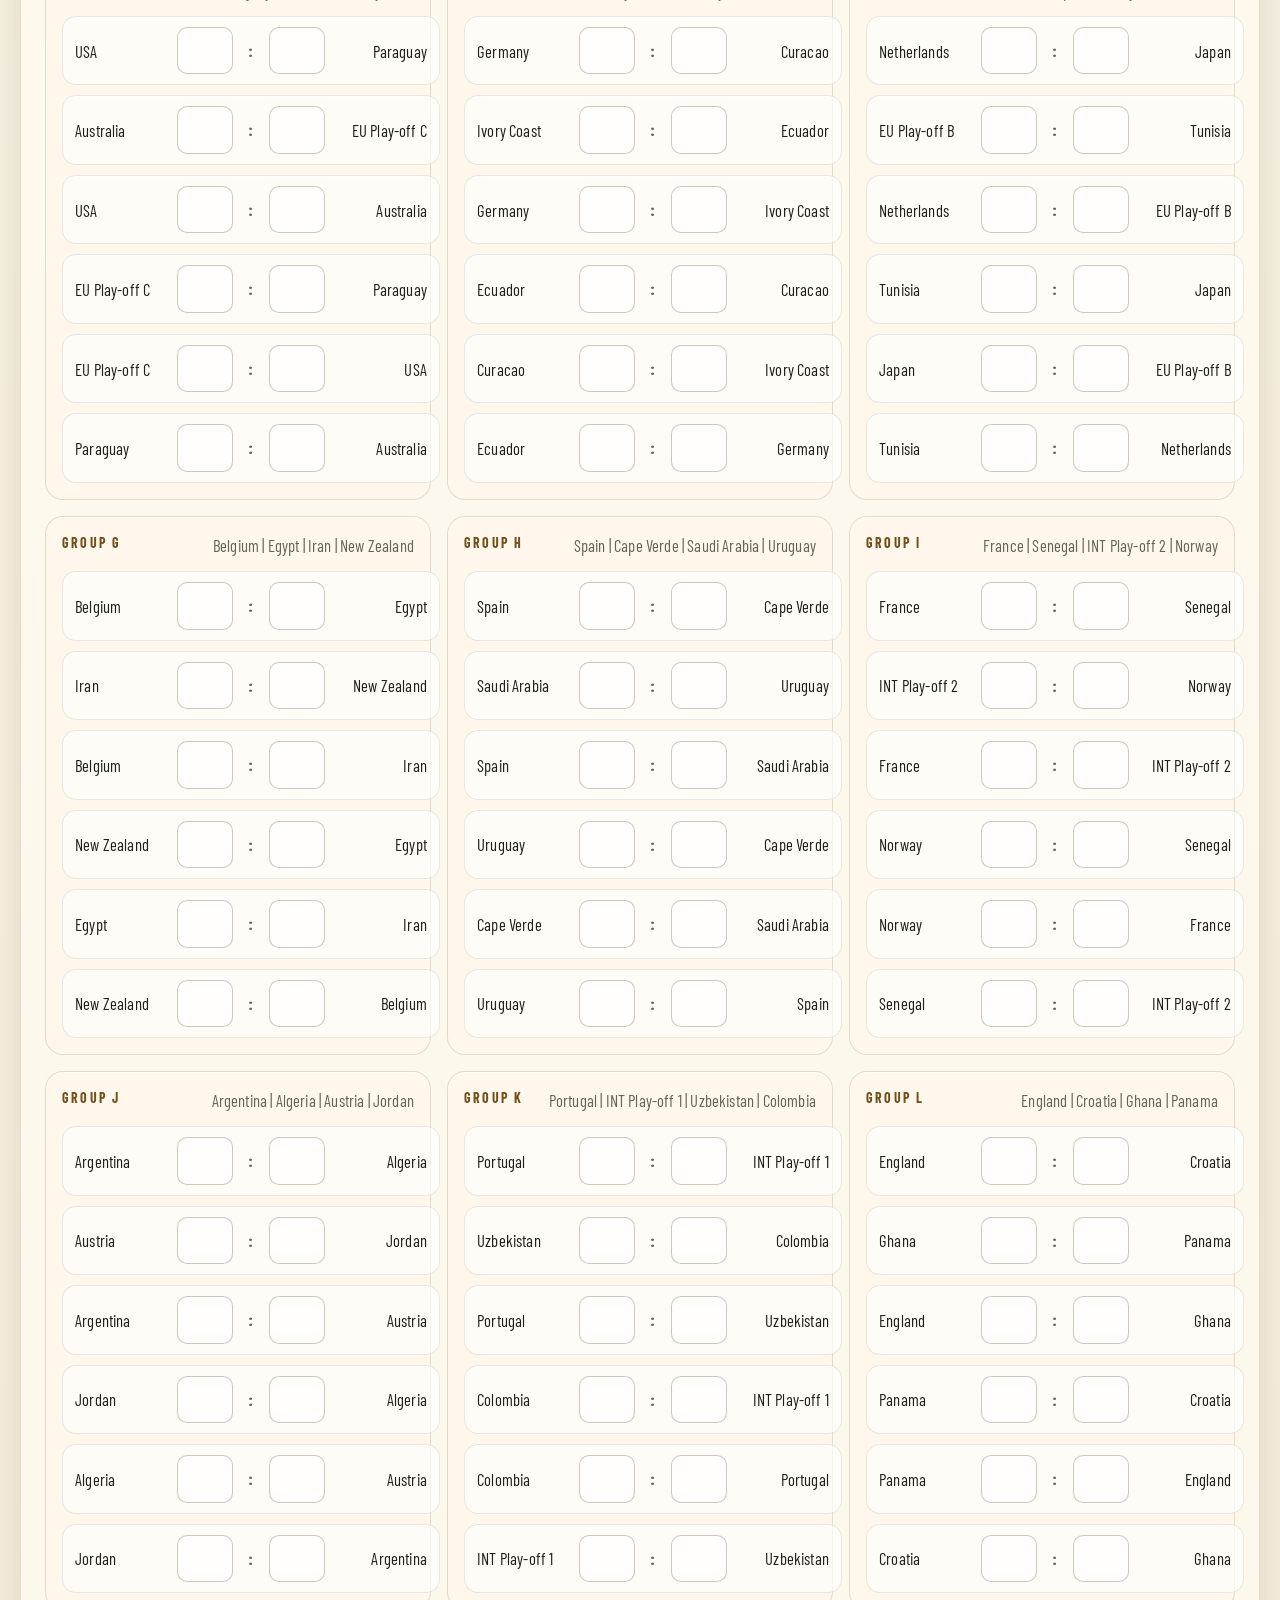
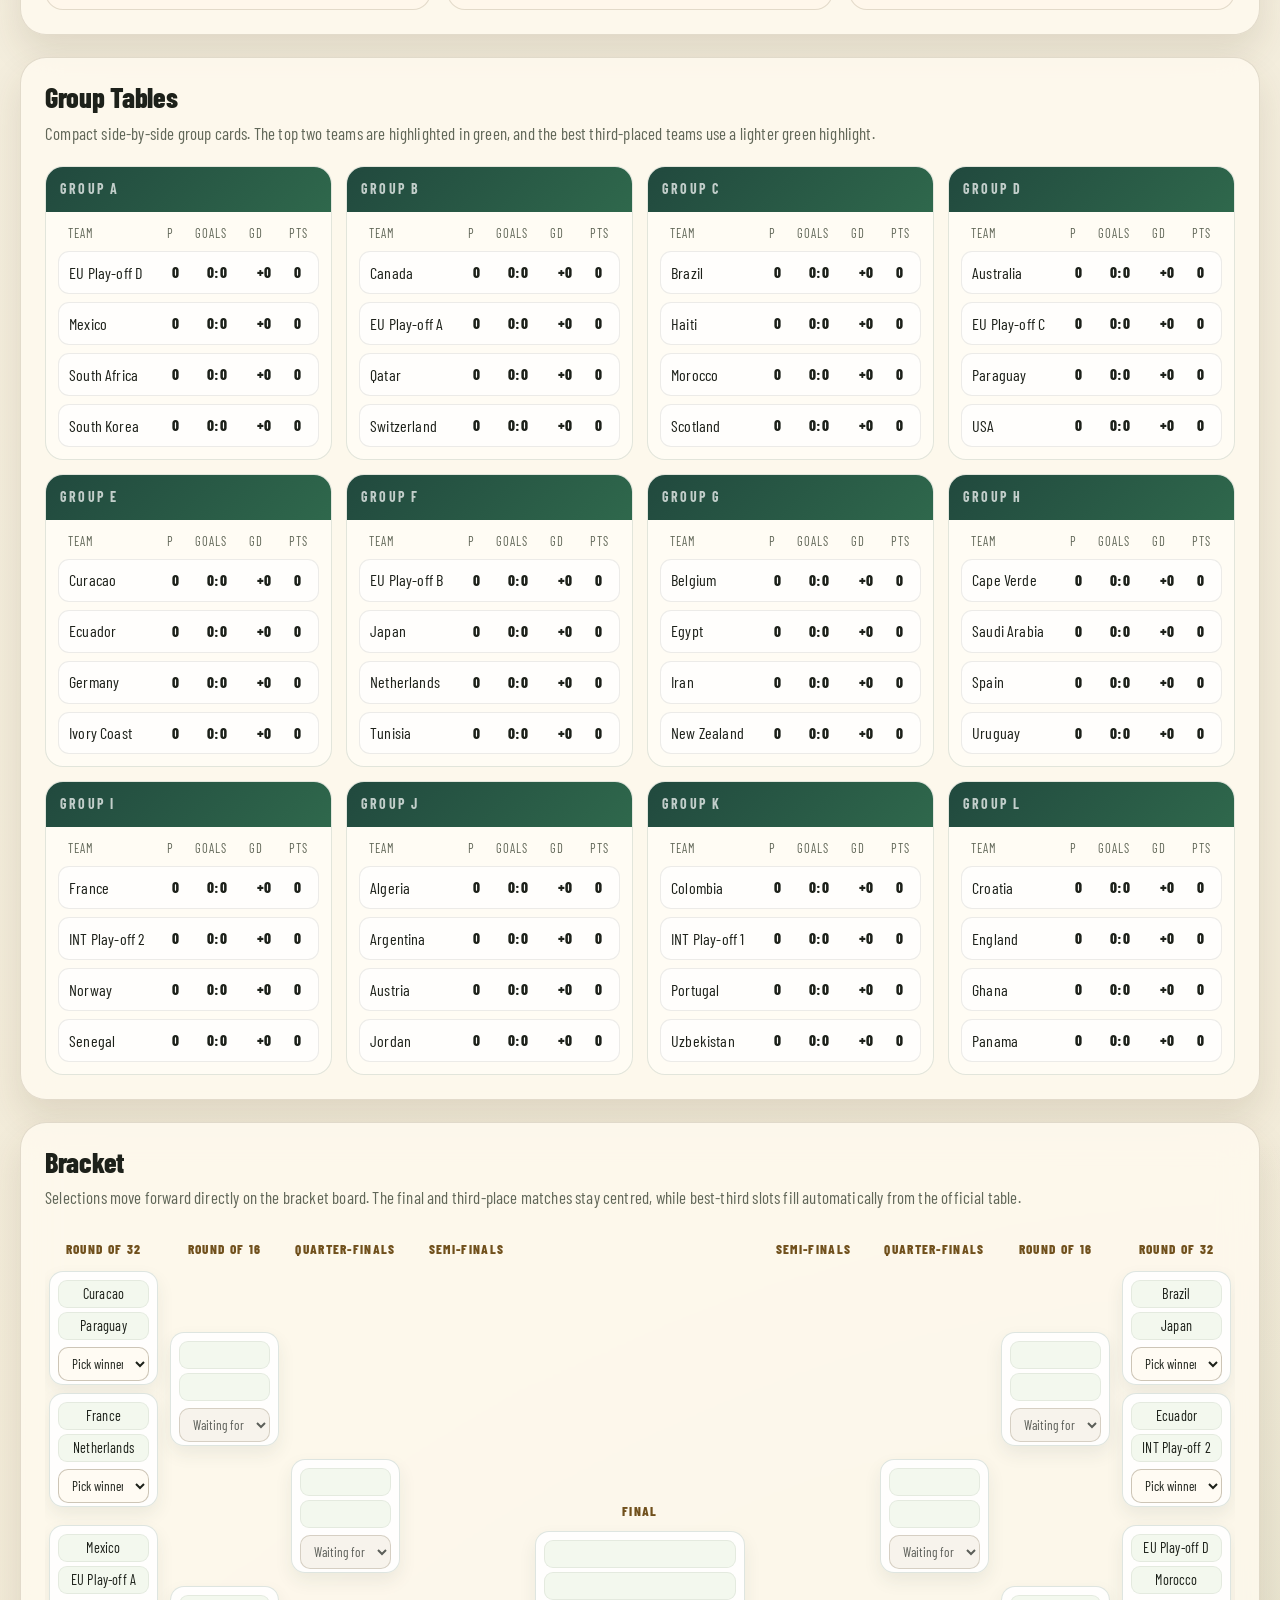
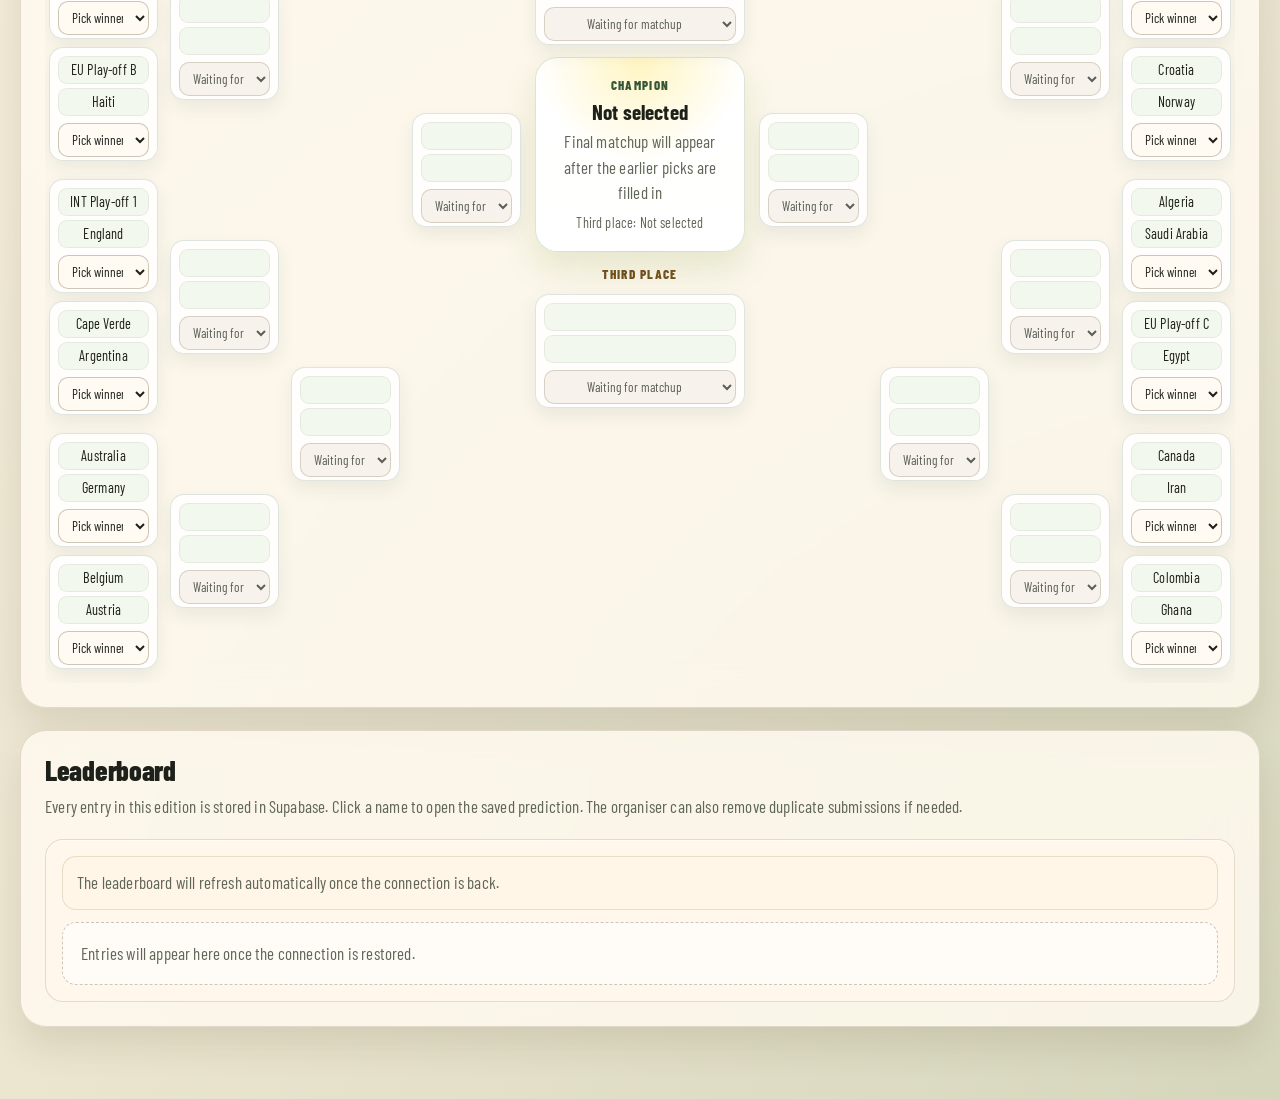
==== commit aca315ac: "patch" ====
--- a/subsea7.html
+++ b/subsea7.html
@@ -111,7 +111,6 @@
 
       <section class="section-card">
         <div class="section-intro">
-          <p class="section-kicker">1</p>
           <h2>Group Match Schedule</h2>
           <p class="section-copy">
             As soon as scores are entered, the tables and knockout bracket refresh automatically.
@@ -123,7 +122,6 @@
 
       <section class="section-card">
         <div class="section-intro">
-          <p class="section-kicker">2</p>
           <h2>Group Tables</h2>
           <p class="section-copy">
             Compact side-by-side group cards. The top two teams are highlighted in green, and
@@ -135,7 +133,6 @@
 
       <section class="section-card">
         <div class="section-intro">
-          <p class="section-kicker">3</p>
           <h2>Bracket</h2>
           <p class="section-copy">
             Selections move forward directly on the bracket board. The final and third-place
@@ -147,7 +144,6 @@
 
       <section class="section-card">
         <div class="section-intro">
-          <p class="section-kicker">4</p>
           <h2>Leaderboard</h2>
           <p class="section-copy">
             Every entry in this edition is stored in Supabase. Click a name to open the saved
--- a/styles.css
+++ b/styles.css
@@ -26,7 +26,7 @@
   --bracket-qf-lane: calc(var(--bracket-r16-lane) * 2 + var(--bracket-stack-gap));
   --bracket-sf-lane: calc(var(--bracket-qf-lane) * 2 + var(--bracket-stack-gap));
   --font-stack: "Barlow Condensed", "Avenir Next Condensed", "Franklin Gothic Medium", "Arial Narrow", sans-serif;
-  font-size: 14px;
+  font-size: 17px;
 }
 
 *,
@@ -48,6 +48,7 @@
     linear-gradient(180deg, #f7f3e7 0%, #f1e9d5 100%);
   color: var(--ink);
   font-family: var(--font-stack);
+  line-height: 1.5;
   letter-spacing: 0.01em;
 }
 
@@ -86,9 +87,9 @@
 .app-shell {
   position: relative;
   z-index: 1;
-  width: min(1260px, calc(100vw - 28px));
+  width: min(1320px, calc(100vw - 40px));
   margin: 0 auto;
-  padding: 28px 0 56px;
+  padding: 34px 0 72px;
 }
 
 .hero-card,
@@ -99,26 +100,26 @@
   border-radius: var(--radius-xl);
   box-shadow: var(--shadow);
   backdrop-filter: blur(18px);
-  padding: 20px;
+  padding: 24px;
 }
 
 .section-card {
-  margin-top: 18px;
+  margin-top: 22px;
 }
 
 .section-intro {
   display: grid;
-  gap: 6px;
-  margin-bottom: 16px;
+  gap: 8px;
+  margin-bottom: 20px;
 }
 
 .section-kicker {
   margin: 0;
   color: var(--accent-strong);
-  font-size: 0.86rem;
+  font-size: 0.82rem;
   font-weight: 700;
   text-transform: uppercase;
-  letter-spacing: 0.12em;
+  letter-spacing: 0.16em;
 }
 
 h1,
@@ -130,29 +131,52 @@
 }
 
 h1 {
-  font-size: clamp(1.7rem, 3vw, 2.6rem);
+  font-size: clamp(2.15rem, 4vw, 3.45rem);
   line-height: 1;
   letter-spacing: -0.02em;
+  font-weight: 800;
 }
 
 h2 {
-  font-size: 1.3rem;
-  line-height: 1.05;
+  font-size: 1.42rem;
+  line-height: 1.08;
+  font-weight: 800;
+  letter-spacing: -0.01em;
 }
 
 h3 {
-  font-size: 1.05rem;
-  line-height: 1.1;
+  font-size: 1.16rem;
+  line-height: 1.15;
+  font-weight: 800;
+  letter-spacing: -0.01em;
 }
 
 h4 {
-  font-size: 0.94rem;
+  font-size: 0.98rem;
+  font-weight: 700;
 }
 
 .section-copy,
 .helper-copy {
   color: var(--muted);
-  line-height: 1.4;
+  font-size: 1rem;
+  line-height: 1.52;
+}
+
+.hero-card > .section-intro .section-copy,
+.section-card > .section-intro .section-copy {
+  max-width: 62rem;
+}
+
+.section-card > .section-intro h2 {
+  font-size: clamp(1.55rem, 2.2vw, 1.92rem);
+}
+
+.preview-panel__head h3,
+.leaderboard-card h3,
+.group-card h3,
+.match-card h4 {
+  letter-spacing: -0.01em;
 }
 
 .sync-note {
@@ -171,29 +195,30 @@
 }
 
 .entry-form {
-  margin-top: 18px;
-  display: grid;
+  margin-top: 22px;
+  display: grid;
+  gap: 16px;
+}
+
+.hero-rules {
+  margin-top: 22px;
+  display: grid;
+  grid-template-columns: repeat(3, minmax(0, 1fr));
   gap: 14px;
-}
-
-.hero-rules {
-  margin-top: 18px;
-  display: grid;
-  grid-template-columns: repeat(3, minmax(0, 1fr));
-  gap: 12px;
 }
 
 .hero-rule-card {
   border: 1px solid rgba(97, 103, 88, 0.14);
   border-radius: var(--radius-lg);
   background: rgba(255, 255, 255, 0.68);
-  padding: 13px 14px;
-  display: grid;
-  gap: 9px;
+  padding: 15px 16px;
+  display: grid;
+  gap: 10px;
+  box-shadow: inset 0 1px 0 rgba(255, 255, 255, 0.72);
 }
 
 .hero-rule-card h2 {
-  font-size: 1rem;
+  font-size: 1.08rem;
 }
 
 .hero-rule-list {
@@ -201,8 +226,9 @@
   padding-left: 18px;
   color: var(--muted);
   display: grid;
-  gap: 6px;
-  line-height: 1.4;
+  gap: 7px;
+  font-size: 0.98rem;
+  line-height: 1.48;
 }
 
 .field-label,
@@ -255,7 +281,7 @@
 .button {
   border: 1px solid transparent;
   border-radius: 999px;
-  padding: 10px 16px;
+  padding: 11px 17px;
   font-weight: 800;
   letter-spacing: 0.02em;
   cursor: pointer;
@@ -290,35 +316,38 @@
 .status-grid {
   display: grid;
   grid-template-columns: repeat(4, minmax(0, 1fr));
-  gap: 10px;
+  gap: 12px;
 }
 
 .status-card {
   display: grid;
-  gap: 5px;
-  padding: 12px;
+  gap: 6px;
+  padding: 14px;
   border-radius: var(--radius-lg);
   border: 1px solid var(--line);
   background:
-    linear-gradient(180deg, rgba(255, 255, 255, 0.62), rgba(245, 237, 222, 0.9));
+    linear-gradient(180deg, rgba(255, 255, 255, 0.72), rgba(245, 237, 222, 0.92));
+  box-shadow: inset 0 1px 0 rgba(255, 255, 255, 0.62);
 }
 
 .status-card span {
   color: var(--muted);
-  font-size: 0.86rem;
+  font-size: 0.82rem;
+  letter-spacing: 0.06em;
+  text-transform: uppercase;
 }
 
 .status-card strong {
-  font-size: 1.06rem;
+  font-size: 1.15rem;
 }
 
 .stack-root {
   display: grid;
-  gap: 14px;
+  gap: 16px;
 }
 
 #fixtures-root {
-  grid-template-columns: repeat(auto-fit, minmax(350px, 1fr));
+  grid-template-columns: repeat(auto-fit, minmax(380px, 1fr));
   align-items: start;
 }
 
@@ -328,40 +357,47 @@
   border-radius: var(--radius-lg);
   background: var(--panel-strong);
   box-shadow: inset 0 1px 0 rgba(255, 255, 255, 0.55);
-  padding: 14px;
+  padding: 16px;
 }
 
 .group-card__head {
   display: flex;
   flex-wrap: wrap;
   justify-content: space-between;
-  gap: 8px 14px;
-  margin-bottom: 12px;
+  gap: 10px 18px;
+  margin-bottom: 14px;
 }
 
 .group-card__teams {
   color: var(--muted);
+  font-size: 0.98rem;
+  font-weight: 400;
+  line-height: 1.45;
+  max-width: 42rem;
 }
 
 .fixture-list,
 .preview-fixtures {
   display: grid;
-  gap: 8px;
+  gap: 10px;
 }
 
 .fixture-row {
   display: grid;
   grid-template-columns: minmax(92px, 1fr) 56px 16px 56px minmax(92px, 1fr);
   align-items: center;
-  gap: 8px;
-  padding: 8px 10px;
+  gap: 10px;
+  padding: 10px 12px;
   border: 1px solid rgba(97, 103, 88, 0.14);
   border-radius: var(--radius-md);
-  background: rgba(255, 255, 255, 0.54);
+  background: rgba(255, 255, 255, 0.68);
+  box-shadow: inset 0 1px 0 rgba(255, 255, 255, 0.56);
 }
 
 .fixture-team {
-  font-weight: 700;
+  font-size: 0.98rem;
+  font-weight: 400;
+  line-height: 1.2;
 }
 
 .fixture-team--away {
@@ -369,9 +405,10 @@
 }
 
 .score-input {
-  padding: 8px 10px;
+  padding: 9px 10px;
   text-align: center;
   font-weight: 800;
+  font-size: 1rem;
   -moz-appearance: textfield;
   appearance: textfield;
 }
@@ -395,12 +432,12 @@
 table {
   width: 100%;
   border-collapse: collapse;
-  min-width: 420px;
+  min-width: 460px;
 }
 
 th,
 td {
-  padding: 9px 8px;
+  padding: 10px 9px;
   border-bottom: 1px solid rgba(97, 103, 88, 0.12);
   text-align: left;
   white-space: nowrap;
@@ -409,6 +446,7 @@
 thead th {
   color: var(--muted);
   font-size: 0.82rem;
+  font-weight: 800;
   text-transform: uppercase;
   letter-spacing: 0.08em;
 }
@@ -428,7 +466,7 @@
 .standings-map {
   display: grid;
   grid-template-columns: repeat(4, minmax(0, 1fr));
-  gap: 12px;
+  gap: 14px;
 }
 
 .mini-group-card {
@@ -440,7 +478,7 @@
 }
 
 .mini-group-card__head {
-  padding: 10px 12px;
+  padding: 12px 14px;
   color: #f9fff9;
   background: linear-gradient(135deg, #21493e, #2f684c);
 }
@@ -451,8 +489,8 @@
 
 .mini-group-card__body {
   display: grid;
-  gap: 6px;
-  padding: 10px;
+  gap: 8px;
+  padding: 12px;
 }
 
 .mini-group-legend,
@@ -465,14 +503,14 @@
 
 .mini-group-legend {
   color: var(--muted);
-  font-size: 0.72rem;
+  font-size: 0.74rem;
   text-transform: uppercase;
   letter-spacing: 0.08em;
-  padding: 0 8px;
+  padding: 0 10px;
 }
 
 .mini-group-row {
-  padding: 8px;
+  padding: 9px 10px;
   border-radius: 11px;
   border: 1px solid rgba(97, 103, 88, 0.12);
   background: rgba(255, 255, 255, 0.72);
@@ -486,28 +524,29 @@
 
 .mini-group-team {
   min-width: 0;
-  line-height: 1.15;
-  font-size: 0.92rem;
+  line-height: 1.22;
+  font-size: 0.95rem;
+  font-weight: 400;
   overflow-wrap: anywhere;
 }
 
 .bracket-scroll {
   overflow-x: auto;
-  padding-bottom: 6px;
+  padding-bottom: 10px;
 }
 
 .bracket-board {
-  min-width: 1020px;
+  min-width: 1090px;
   display: grid;
   grid-template-columns: minmax(0, 1fr) 210px minmax(0, 1fr);
-  gap: 10px;
+  gap: 14px;
   align-items: start;
-  padding: 6px 2px 2px;
+  padding: 8px 4px 4px;
 }
 
 .bracket-side {
   display: grid;
-  gap: 10px;
+  gap: 12px;
   align-items: start;
 }
 
@@ -519,7 +558,7 @@
 .bracket-column {
   position: relative;
   display: grid;
-  gap: 8px;
+  gap: 10px;
   align-content: start;
   --bracket-lane-size: var(--bracket-card-height);
   --bracket-group-gap: var(--bracket-pair-gap);
@@ -530,15 +569,15 @@
   display: flex;
   align-items: center;
   justify-content: center;
-  min-height: 18px;
+  min-height: 22px;
   margin: 0;
-  color: var(--muted);
-  font-size: 0.74rem;
+  color: var(--accent-strong);
+  font-size: 0.78rem;
   font-weight: 800;
   text-align: center;
   white-space: nowrap;
   text-transform: uppercase;
-  letter-spacing: 0.08em;
+  letter-spacing: 0.1em;
 }
 
 .bracket-column__stack {
@@ -593,15 +632,15 @@
 .bracket-match {
   position: relative;
   display: grid;
-  gap: 6px;
-  padding: 7px;
+  gap: 7px;
+  padding: 8px;
   height: var(--bracket-card-height);
   min-height: var(--bracket-card-height);
   z-index: 1;
   isolation: isolate;
-  border-radius: 12px;
+  border-radius: 14px;
   border: 1px solid rgba(22, 71, 46, 0.14);
-  background: rgba(255, 255, 255, 0.84);
+  background: rgba(255, 255, 255, 0.9);
   box-shadow: 0 8px 18px rgba(35, 69, 47, 0.08);
 }
 
@@ -621,10 +660,11 @@
   justify-content: center;
   min-height: 28px;
   height: 28px;
-  gap: 6px;
-  padding: 5px 7px;
+  gap: 8px;
+  padding: 6px 8px;
   border-radius: 9px;
   background: rgba(243, 248, 238, 0.96);
+  border: 1px solid rgba(53, 85, 56, 0.08);
 }
 
 .bracket-slot__team {
@@ -639,7 +679,8 @@
   white-space: nowrap;
   overflow: hidden;
   text-overflow: ellipsis;
-  font-size: 0.8rem;
+  font-size: 0.84rem;
+  font-weight: 400;
 }
 
 .bracket-slot__team:empty::after {
@@ -648,9 +689,10 @@
 
 .bracket-select {
   width: 100%;
-  height: 32px;
-  padding: 6px 8px;
-  font-size: 0.76rem;
+  height: 34px;
+  padding: 6px 9px;
+  font-size: 0.78rem;
+  font-weight: 400;
   text-align: center;
   text-align-last: center;
   background: rgba(255, 251, 243, 0.94);
@@ -658,7 +700,7 @@
 
 .bracket-center {
   display: grid;
-  gap: 10px;
+  gap: 12px;
   align-content: center;
   align-self: center;
 }
@@ -695,7 +737,7 @@
 }
 
 .bracket-crown strong {
-  font-size: 1.15rem;
+  font-size: 1.24rem;
   line-height: 1.05;
 }
 
@@ -707,10 +749,10 @@
 .match-card {
   border: 1px solid rgba(97, 103, 88, 0.14);
   border-radius: var(--radius-md);
-  background: rgba(255, 255, 255, 0.72);
-  padding: 12px;
-  display: grid;
-  gap: 10px;
+  background: rgba(255, 255, 255, 0.8);
+  padding: 13px;
+  display: grid;
+  gap: 12px;
 }
 
 .match-card__top {
@@ -730,18 +772,24 @@
   justify-content: space-between;
   gap: 12px;
   align-items: center;
-  padding: 7px 9px;
+  padding: 8px 10px;
   border-radius: var(--radius-sm);
   background: rgba(249, 245, 235, 0.92);
+  border: 1px solid rgba(97, 103, 88, 0.08);
+}
+
+.participant-row strong {
+  font-weight: 400;
 }
 
 .participant-row span {
   color: var(--muted);
+  font-size: 0.9rem;
 }
 
 .leaderboard-note {
   margin-bottom: 12px;
-  padding: 11px 12px;
+  padding: 13px 14px;
   border-radius: var(--radius-md);
   background: rgba(255, 247, 232, 0.9);
   border: 1px solid rgba(140, 106, 48, 0.18);
@@ -760,11 +808,11 @@
 }
 
 .empty-state {
-  padding: 16px;
+  padding: 18px;
   border-radius: var(--radius-md);
   border: 1px dashed var(--line-strong);
   color: var(--muted);
-  background: rgba(255, 255, 255, 0.52);
+  background: rgba(255, 255, 255, 0.62);
 }
 
 .table-note {
@@ -874,7 +922,7 @@
   border: 1px solid rgba(255, 255, 255, 0.22);
   background: rgba(249, 245, 236, 0.96);
   box-shadow: 0 22px 60px rgba(0, 0, 0, 0.22);
-  padding: 18px;
+  padding: 22px;
 }
 
 .preview-panel__head {
@@ -900,7 +948,7 @@
   border: 1px solid var(--line);
   border-radius: var(--radius-lg);
   background: rgba(255, 255, 255, 0.72);
-  padding: 12px;
+  padding: 14px;
 }
 
 .preview-fixture-row,
@@ -908,7 +956,7 @@
   display: flex;
   justify-content: space-between;
   gap: 12px;
-  padding: 6px 0;
+  padding: 8px 0;
   border-bottom: 1px solid rgba(97, 103, 88, 0.12);
 }
 
@@ -926,6 +974,16 @@
   color: var(--muted);
 }
 
+@media (min-width: 1480px) {
+  :root {
+    font-size: 18px;
+  }
+
+  .app-shell {
+    width: min(1380px, calc(100vw - 52px));
+  }
+}
+
 @media (max-width: 840px) {
   .status-grid {
     grid-template-columns: repeat(2, minmax(0, 1fr));
@@ -943,7 +1001,7 @@
 
 @media (max-width: 640px) {
   :root {
-    font-size: 13px;
+    font-size: 14px;
   }
 
   .app-shell {
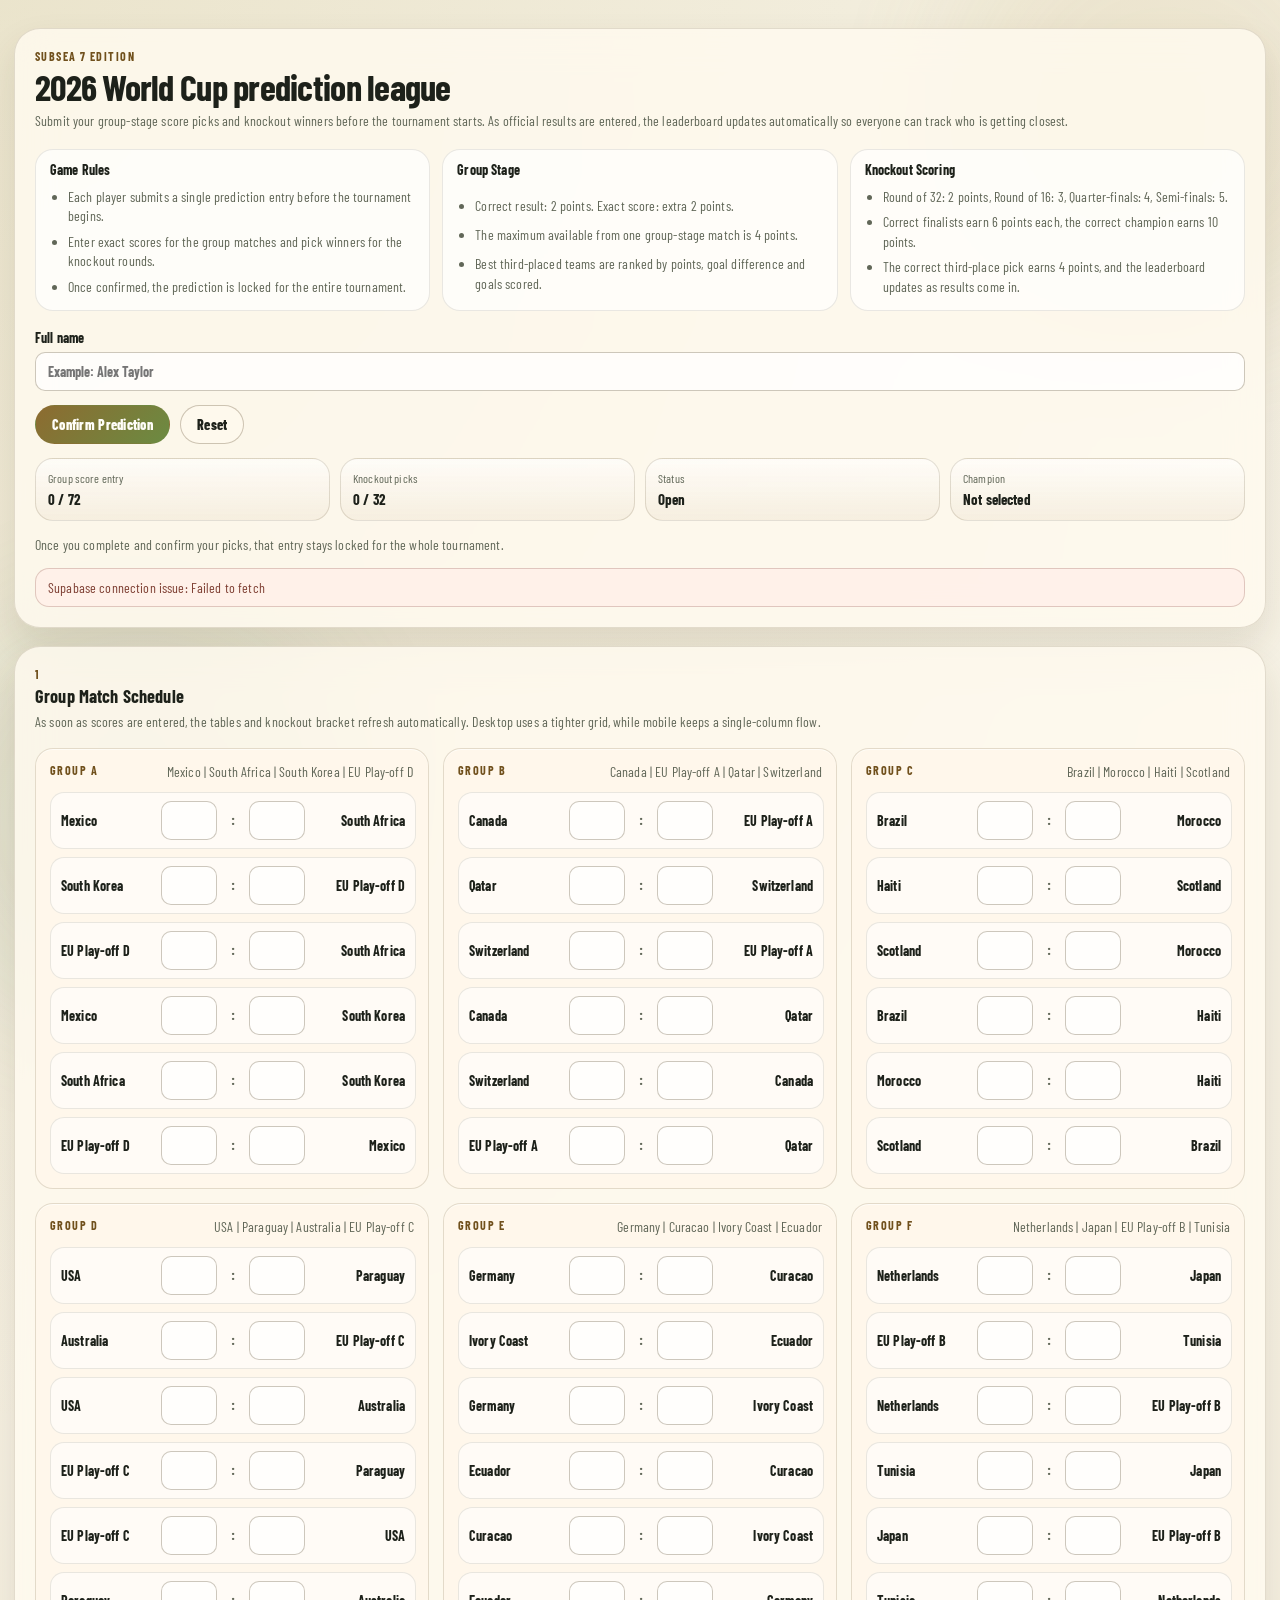
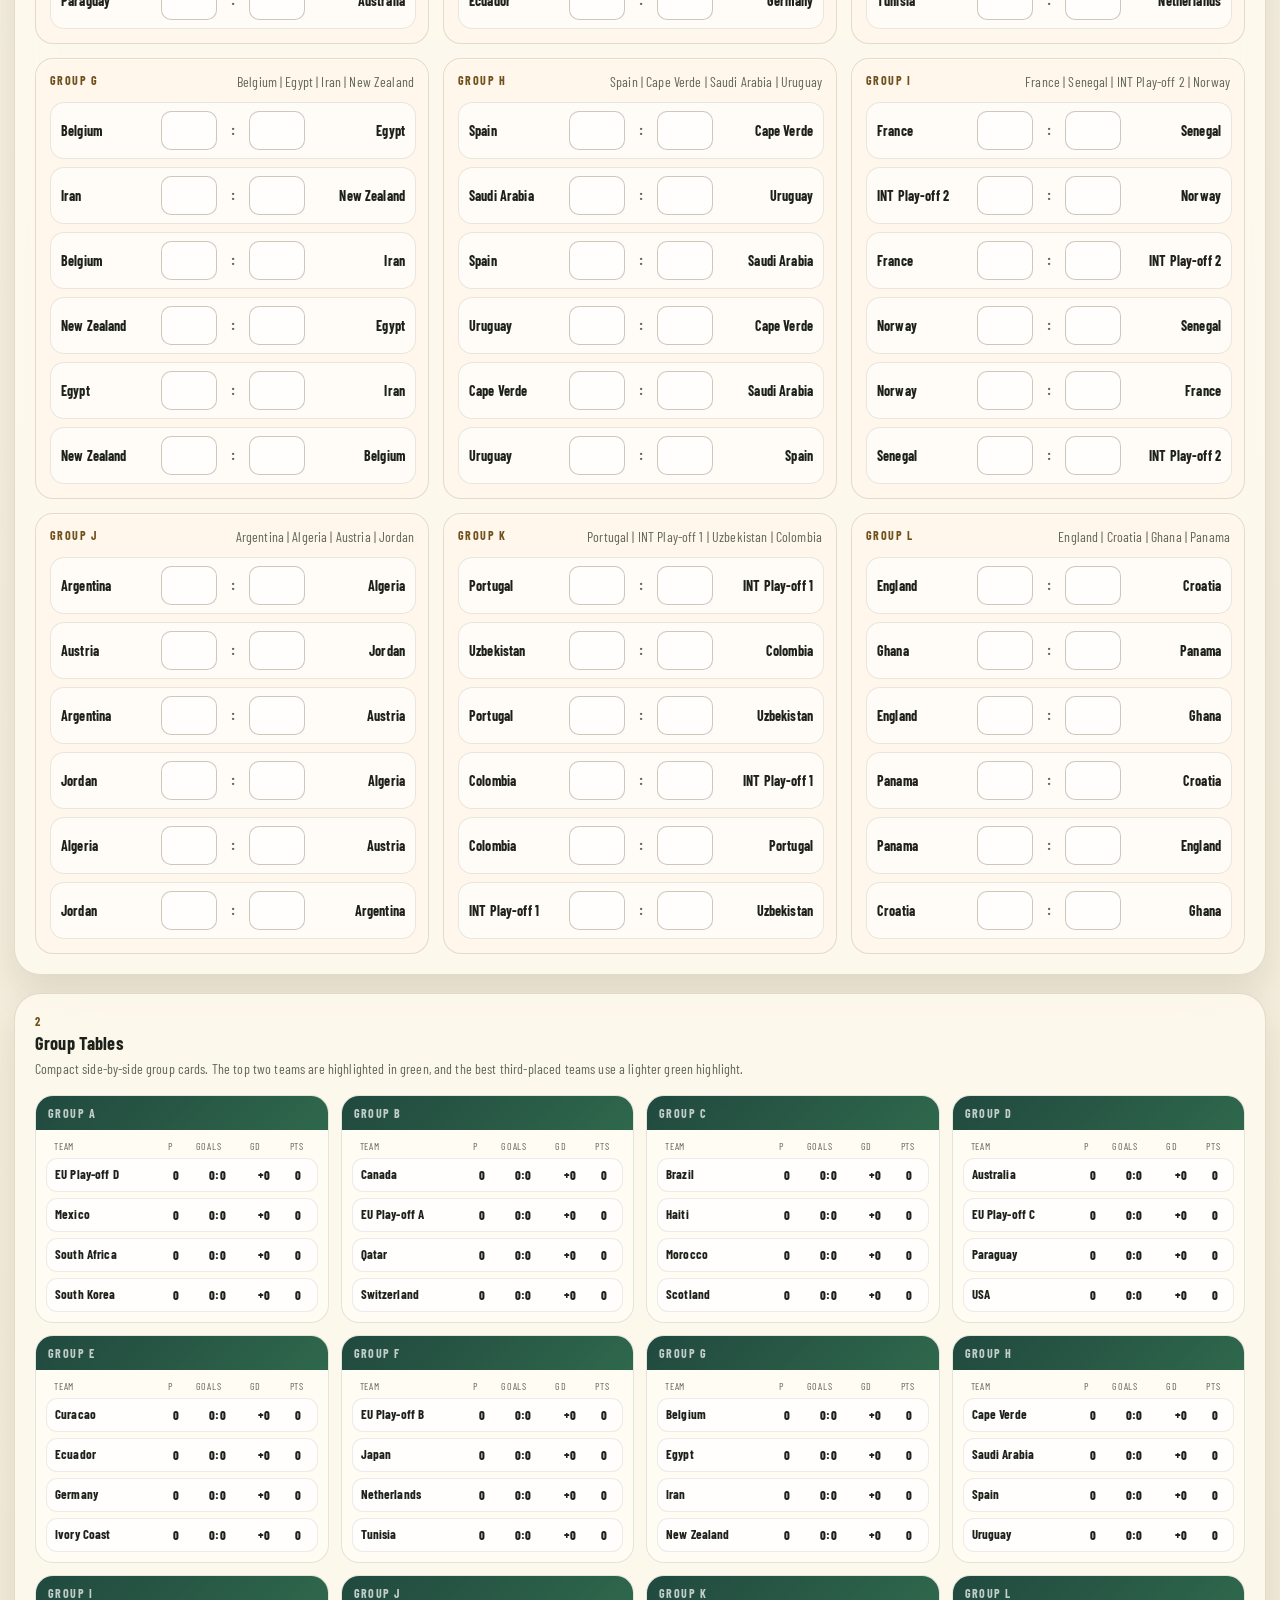
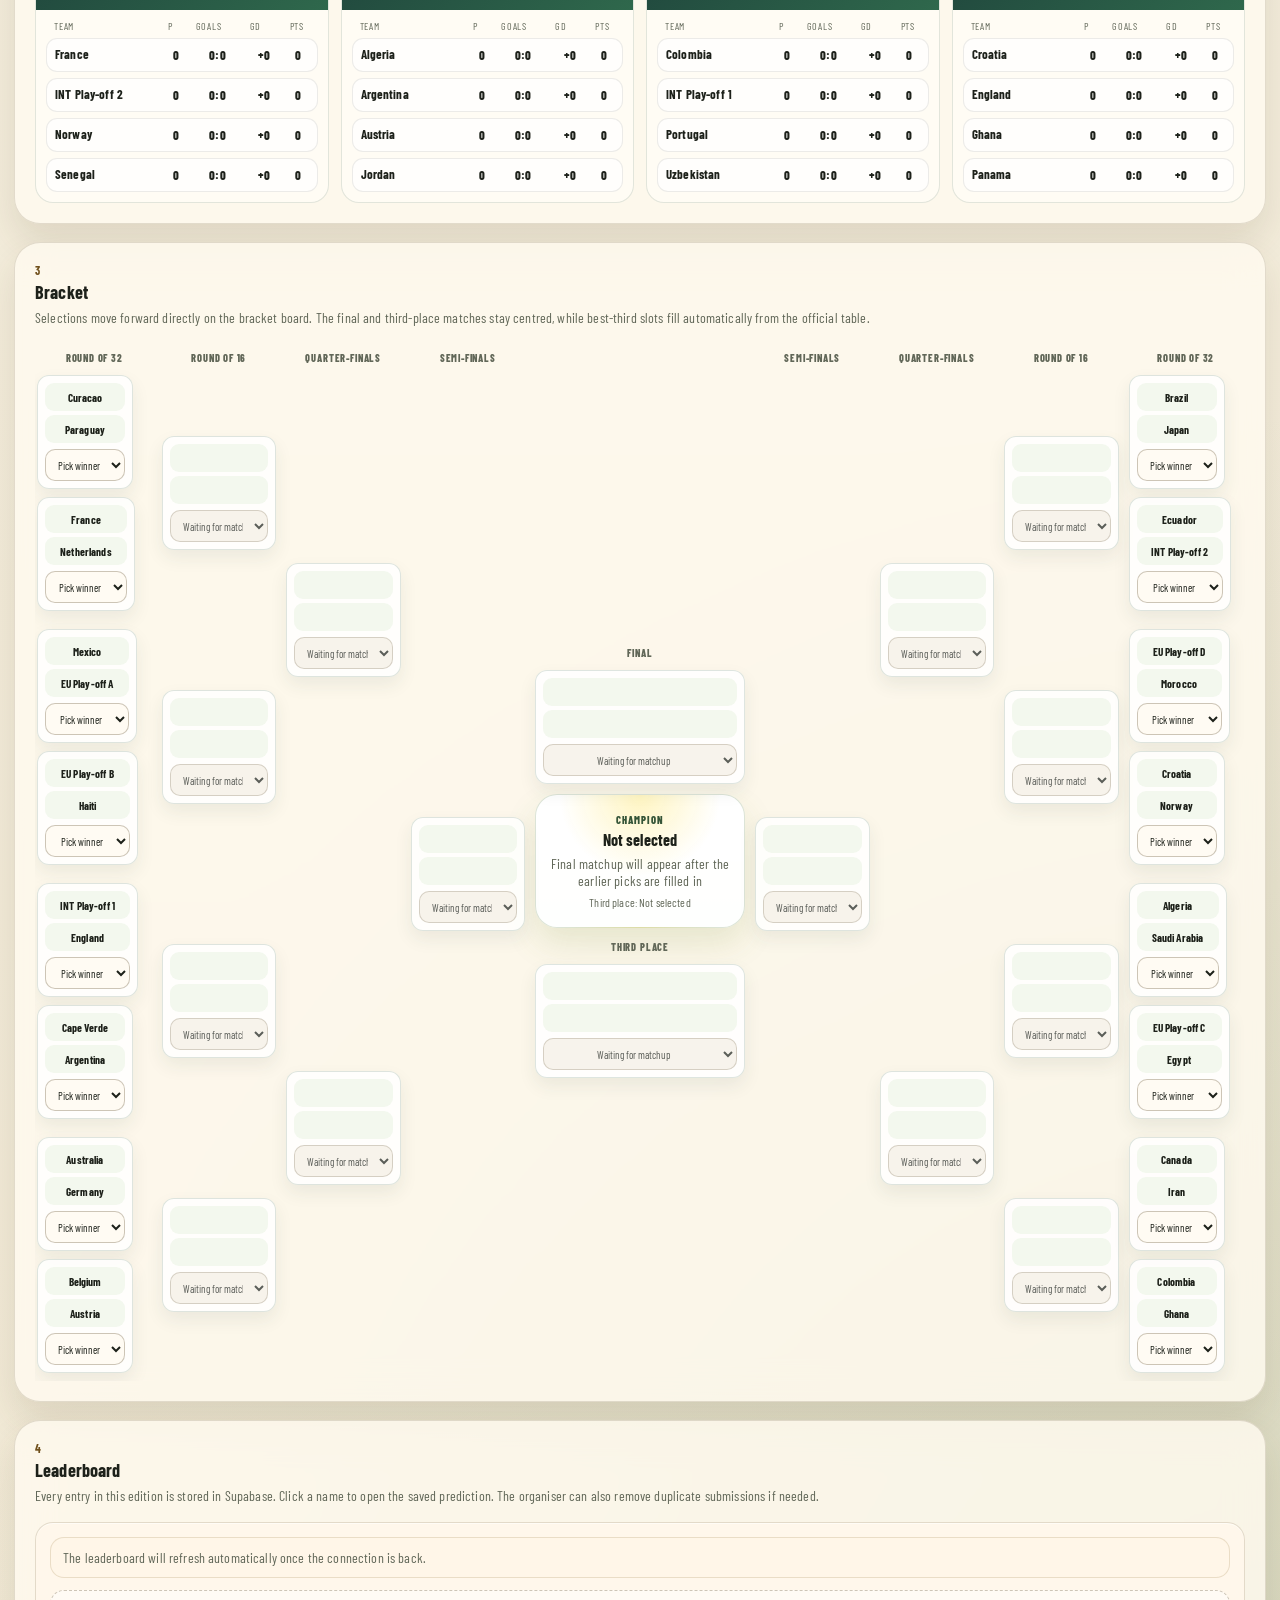
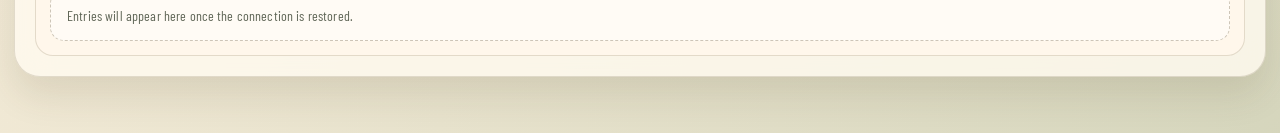
==== commit a900fc00: "Add files via upload" ====
--- a/subsea7.html
+++ b/subsea7.html
@@ -111,6 +111,7 @@
 
       <section class="section-card">
         <div class="section-intro">
+          <p class="section-kicker">1</p>
           <h2>Group Match Schedule</h2>
           <p class="section-copy">
             As soon as scores are entered, the tables and knockout bracket refresh automatically.
@@ -122,6 +123,7 @@
 
       <section class="section-card">
         <div class="section-intro">
+          <p class="section-kicker">2</p>
           <h2>Group Tables</h2>
           <p class="section-copy">
             Compact side-by-side group cards. The top two teams are highlighted in green, and
@@ -133,6 +135,7 @@
 
       <section class="section-card">
         <div class="section-intro">
+          <p class="section-kicker">3</p>
           <h2>Bracket</h2>
           <p class="section-copy">
             Selections move forward directly on the bracket board. The final and third-place
@@ -144,6 +147,7 @@
 
       <section class="section-card">
         <div class="section-intro">
+          <p class="section-kicker">4</p>
           <h2>Leaderboard</h2>
           <p class="section-copy">
             Every entry in this edition is stored in Supabase. Click a name to open the saved
--- a/styles.css
+++ b/styles.css
@@ -26,7 +26,7 @@
   --bracket-qf-lane: calc(var(--bracket-r16-lane) * 2 + var(--bracket-stack-gap));
   --bracket-sf-lane: calc(var(--bracket-qf-lane) * 2 + var(--bracket-stack-gap));
   --font-stack: "Barlow Condensed", "Avenir Next Condensed", "Franklin Gothic Medium", "Arial Narrow", sans-serif;
-  font-size: 17px;
+  font-size: 14px;
 }
 
 *,
@@ -48,7 +48,6 @@
     linear-gradient(180deg, #f7f3e7 0%, #f1e9d5 100%);
   color: var(--ink);
   font-family: var(--font-stack);
-  line-height: 1.5;
   letter-spacing: 0.01em;
 }
 
@@ -87,9 +86,9 @@
 .app-shell {
   position: relative;
   z-index: 1;
-  width: min(1320px, calc(100vw - 40px));
+  width: min(1260px, calc(100vw - 28px));
   margin: 0 auto;
-  padding: 34px 0 72px;
+  padding: 28px 0 56px;
 }
 
 .hero-card,
@@ -100,26 +99,26 @@
   border-radius: var(--radius-xl);
   box-shadow: var(--shadow);
   backdrop-filter: blur(18px);
-  padding: 24px;
+  padding: 20px;
 }
 
 .section-card {
-  margin-top: 22px;
+  margin-top: 18px;
 }
 
 .section-intro {
   display: grid;
-  gap: 8px;
-  margin-bottom: 20px;
+  gap: 6px;
+  margin-bottom: 16px;
 }
 
 .section-kicker {
   margin: 0;
   color: var(--accent-strong);
-  font-size: 0.82rem;
+  font-size: 0.86rem;
   font-weight: 700;
   text-transform: uppercase;
-  letter-spacing: 0.16em;
+  letter-spacing: 0.12em;
 }
 
 h1,
@@ -131,52 +130,29 @@
 }
 
 h1 {
-  font-size: clamp(2.15rem, 4vw, 3.45rem);
+  font-size: clamp(1.7rem, 3vw, 2.6rem);
   line-height: 1;
   letter-spacing: -0.02em;
-  font-weight: 800;
 }
 
 h2 {
-  font-size: 1.42rem;
-  line-height: 1.08;
-  font-weight: 800;
-  letter-spacing: -0.01em;
+  font-size: 1.3rem;
+  line-height: 1.05;
 }
 
 h3 {
-  font-size: 1.16rem;
-  line-height: 1.15;
-  font-weight: 800;
-  letter-spacing: -0.01em;
+  font-size: 1.05rem;
+  line-height: 1.1;
 }
 
 h4 {
-  font-size: 0.98rem;
-  font-weight: 700;
+  font-size: 0.94rem;
 }
 
 .section-copy,
 .helper-copy {
   color: var(--muted);
-  font-size: 1rem;
-  line-height: 1.52;
-}
-
-.hero-card > .section-intro .section-copy,
-.section-card > .section-intro .section-copy {
-  max-width: 62rem;
-}
-
-.section-card > .section-intro h2 {
-  font-size: clamp(1.55rem, 2.2vw, 1.92rem);
-}
-
-.preview-panel__head h3,
-.leaderboard-card h3,
-.group-card h3,
-.match-card h4 {
-  letter-spacing: -0.01em;
+  line-height: 1.4;
 }
 
 .sync-note {
@@ -195,30 +171,29 @@
 }
 
 .entry-form {
-  margin-top: 22px;
-  display: grid;
-  gap: 16px;
+  margin-top: 18px;
+  display: grid;
+  gap: 14px;
 }
 
 .hero-rules {
-  margin-top: 22px;
+  margin-top: 18px;
   display: grid;
   grid-template-columns: repeat(3, minmax(0, 1fr));
-  gap: 14px;
+  gap: 12px;
 }
 
 .hero-rule-card {
   border: 1px solid rgba(97, 103, 88, 0.14);
   border-radius: var(--radius-lg);
   background: rgba(255, 255, 255, 0.68);
-  padding: 15px 16px;
-  display: grid;
-  gap: 10px;
-  box-shadow: inset 0 1px 0 rgba(255, 255, 255, 0.72);
+  padding: 13px 14px;
+  display: grid;
+  gap: 9px;
 }
 
 .hero-rule-card h2 {
-  font-size: 1.08rem;
+  font-size: 1rem;
 }
 
 .hero-rule-list {
@@ -226,9 +201,8 @@
   padding-left: 18px;
   color: var(--muted);
   display: grid;
-  gap: 7px;
-  font-size: 0.98rem;
-  line-height: 1.48;
+  gap: 6px;
+  line-height: 1.4;
 }
 
 .field-label,
@@ -281,7 +255,7 @@
 .button {
   border: 1px solid transparent;
   border-radius: 999px;
-  padding: 11px 17px;
+  padding: 10px 16px;
   font-weight: 800;
   letter-spacing: 0.02em;
   cursor: pointer;
@@ -316,38 +290,35 @@
 .status-grid {
   display: grid;
   grid-template-columns: repeat(4, minmax(0, 1fr));
-  gap: 12px;
+  gap: 10px;
 }
 
 .status-card {
   display: grid;
-  gap: 6px;
-  padding: 14px;
+  gap: 5px;
+  padding: 12px;
   border-radius: var(--radius-lg);
   border: 1px solid var(--line);
   background:
-    linear-gradient(180deg, rgba(255, 255, 255, 0.72), rgba(245, 237, 222, 0.92));
-  box-shadow: inset 0 1px 0 rgba(255, 255, 255, 0.62);
+    linear-gradient(180deg, rgba(255, 255, 255, 0.62), rgba(245, 237, 222, 0.9));
 }
 
 .status-card span {
   color: var(--muted);
-  font-size: 0.82rem;
-  letter-spacing: 0.06em;
-  text-transform: uppercase;
+  font-size: 0.86rem;
 }
 
 .status-card strong {
-  font-size: 1.15rem;
+  font-size: 1.06rem;
 }
 
 .stack-root {
   display: grid;
-  gap: 16px;
+  gap: 14px;
 }
 
 #fixtures-root {
-  grid-template-columns: repeat(auto-fit, minmax(380px, 1fr));
+  grid-template-columns: repeat(auto-fit, minmax(350px, 1fr));
   align-items: start;
 }
 
@@ -357,47 +328,40 @@
   border-radius: var(--radius-lg);
   background: var(--panel-strong);
   box-shadow: inset 0 1px 0 rgba(255, 255, 255, 0.55);
-  padding: 16px;
+  padding: 14px;
 }
 
 .group-card__head {
   display: flex;
   flex-wrap: wrap;
   justify-content: space-between;
-  gap: 10px 18px;
-  margin-bottom: 14px;
+  gap: 8px 14px;
+  margin-bottom: 12px;
 }
 
 .group-card__teams {
   color: var(--muted);
-  font-size: 0.98rem;
-  font-weight: 400;
-  line-height: 1.45;
-  max-width: 42rem;
 }
 
 .fixture-list,
 .preview-fixtures {
   display: grid;
-  gap: 10px;
+  gap: 8px;
 }
 
 .fixture-row {
   display: grid;
   grid-template-columns: minmax(92px, 1fr) 56px 16px 56px minmax(92px, 1fr);
   align-items: center;
-  gap: 10px;
-  padding: 10px 12px;
+  gap: 8px;
+  padding: 8px 10px;
   border: 1px solid rgba(97, 103, 88, 0.14);
   border-radius: var(--radius-md);
-  background: rgba(255, 255, 255, 0.68);
-  box-shadow: inset 0 1px 0 rgba(255, 255, 255, 0.56);
+  background: rgba(255, 255, 255, 0.54);
 }
 
 .fixture-team {
-  font-size: 0.98rem;
-  font-weight: 400;
-  line-height: 1.2;
+  font-weight: 700;
 }
 
 .fixture-team--away {
@@ -405,10 +369,9 @@
 }
 
 .score-input {
-  padding: 9px 10px;
+  padding: 8px 10px;
   text-align: center;
   font-weight: 800;
-  font-size: 1rem;
   -moz-appearance: textfield;
   appearance: textfield;
 }
@@ -432,12 +395,12 @@
 table {
   width: 100%;
   border-collapse: collapse;
-  min-width: 460px;
+  min-width: 420px;
 }
 
 th,
 td {
-  padding: 10px 9px;
+  padding: 9px 8px;
   border-bottom: 1px solid rgba(97, 103, 88, 0.12);
   text-align: left;
   white-space: nowrap;
@@ -446,7 +409,6 @@
 thead th {
   color: var(--muted);
   font-size: 0.82rem;
-  font-weight: 800;
   text-transform: uppercase;
   letter-spacing: 0.08em;
 }
@@ -466,7 +428,7 @@
 .standings-map {
   display: grid;
   grid-template-columns: repeat(4, minmax(0, 1fr));
-  gap: 14px;
+  gap: 12px;
 }
 
 .mini-group-card {
@@ -478,7 +440,7 @@
 }
 
 .mini-group-card__head {
-  padding: 12px 14px;
+  padding: 10px 12px;
   color: #f9fff9;
   background: linear-gradient(135deg, #21493e, #2f684c);
 }
@@ -489,8 +451,8 @@
 
 .mini-group-card__body {
   display: grid;
-  gap: 8px;
-  padding: 12px;
+  gap: 6px;
+  padding: 10px;
 }
 
 .mini-group-legend,
@@ -503,14 +465,14 @@
 
 .mini-group-legend {
   color: var(--muted);
-  font-size: 0.74rem;
+  font-size: 0.72rem;
   text-transform: uppercase;
   letter-spacing: 0.08em;
-  padding: 0 10px;
+  padding: 0 8px;
 }
 
 .mini-group-row {
-  padding: 9px 10px;
+  padding: 8px;
   border-radius: 11px;
   border: 1px solid rgba(97, 103, 88, 0.12);
   background: rgba(255, 255, 255, 0.72);
@@ -524,29 +486,28 @@
 
 .mini-group-team {
   min-width: 0;
-  line-height: 1.22;
-  font-size: 0.95rem;
-  font-weight: 400;
+  line-height: 1.15;
+  font-size: 0.92rem;
   overflow-wrap: anywhere;
 }
 
 .bracket-scroll {
   overflow-x: auto;
-  padding-bottom: 10px;
+  padding-bottom: 6px;
 }
 
 .bracket-board {
-  min-width: 1090px;
+  min-width: 1020px;
   display: grid;
   grid-template-columns: minmax(0, 1fr) 210px minmax(0, 1fr);
-  gap: 14px;
+  gap: 10px;
   align-items: start;
-  padding: 8px 4px 4px;
+  padding: 6px 2px 2px;
 }
 
 .bracket-side {
   display: grid;
-  gap: 12px;
+  gap: 10px;
   align-items: start;
 }
 
@@ -558,7 +519,7 @@
 .bracket-column {
   position: relative;
   display: grid;
-  gap: 10px;
+  gap: 8px;
   align-content: start;
   --bracket-lane-size: var(--bracket-card-height);
   --bracket-group-gap: var(--bracket-pair-gap);
@@ -569,15 +530,15 @@
   display: flex;
   align-items: center;
   justify-content: center;
-  min-height: 22px;
+  min-height: 18px;
   margin: 0;
-  color: var(--accent-strong);
-  font-size: 0.78rem;
+  color: var(--muted);
+  font-size: 0.74rem;
   font-weight: 800;
   text-align: center;
   white-space: nowrap;
   text-transform: uppercase;
-  letter-spacing: 0.1em;
+  letter-spacing: 0.08em;
 }
 
 .bracket-column__stack {
@@ -632,15 +593,15 @@
 .bracket-match {
   position: relative;
   display: grid;
-  gap: 7px;
-  padding: 8px;
+  gap: 6px;
+  padding: 7px;
   height: var(--bracket-card-height);
   min-height: var(--bracket-card-height);
   z-index: 1;
   isolation: isolate;
-  border-radius: 14px;
+  border-radius: 12px;
   border: 1px solid rgba(22, 71, 46, 0.14);
-  background: rgba(255, 255, 255, 0.9);
+  background: rgba(255, 255, 255, 0.84);
   box-shadow: 0 8px 18px rgba(35, 69, 47, 0.08);
 }
 
@@ -660,11 +621,10 @@
   justify-content: center;
   min-height: 28px;
   height: 28px;
-  gap: 8px;
-  padding: 6px 8px;
+  gap: 6px;
+  padding: 5px 7px;
   border-radius: 9px;
   background: rgba(243, 248, 238, 0.96);
-  border: 1px solid rgba(53, 85, 56, 0.08);
 }
 
 .bracket-slot__team {
@@ -679,8 +639,7 @@
   white-space: nowrap;
   overflow: hidden;
   text-overflow: ellipsis;
-  font-size: 0.84rem;
-  font-weight: 400;
+  font-size: 0.8rem;
 }
 
 .bracket-slot__team:empty::after {
@@ -689,10 +648,9 @@
 
 .bracket-select {
   width: 100%;
-  height: 34px;
-  padding: 6px 9px;
-  font-size: 0.78rem;
-  font-weight: 400;
+  height: 32px;
+  padding: 6px 8px;
+  font-size: 0.76rem;
   text-align: center;
   text-align-last: center;
   background: rgba(255, 251, 243, 0.94);
@@ -700,7 +658,7 @@
 
 .bracket-center {
   display: grid;
-  gap: 12px;
+  gap: 10px;
   align-content: center;
   align-self: center;
 }
@@ -737,7 +695,7 @@
 }
 
 .bracket-crown strong {
-  font-size: 1.24rem;
+  font-size: 1.15rem;
   line-height: 1.05;
 }
 
@@ -749,10 +707,10 @@
 .match-card {
   border: 1px solid rgba(97, 103, 88, 0.14);
   border-radius: var(--radius-md);
-  background: rgba(255, 255, 255, 0.8);
-  padding: 13px;
-  display: grid;
-  gap: 12px;
+  background: rgba(255, 255, 255, 0.72);
+  padding: 12px;
+  display: grid;
+  gap: 10px;
 }
 
 .match-card__top {
@@ -772,24 +730,18 @@
   justify-content: space-between;
   gap: 12px;
   align-items: center;
-  padding: 8px 10px;
+  padding: 7px 9px;
   border-radius: var(--radius-sm);
   background: rgba(249, 245, 235, 0.92);
-  border: 1px solid rgba(97, 103, 88, 0.08);
-}
-
-.participant-row strong {
-  font-weight: 400;
 }
 
 .participant-row span {
   color: var(--muted);
-  font-size: 0.9rem;
 }
 
 .leaderboard-note {
   margin-bottom: 12px;
-  padding: 13px 14px;
+  padding: 11px 12px;
   border-radius: var(--radius-md);
   background: rgba(255, 247, 232, 0.9);
   border: 1px solid rgba(140, 106, 48, 0.18);
@@ -808,11 +760,11 @@
 }
 
 .empty-state {
-  padding: 18px;
+  padding: 16px;
   border-radius: var(--radius-md);
   border: 1px dashed var(--line-strong);
   color: var(--muted);
-  background: rgba(255, 255, 255, 0.62);
+  background: rgba(255, 255, 255, 0.52);
 }
 
 .table-note {
@@ -922,7 +874,7 @@
   border: 1px solid rgba(255, 255, 255, 0.22);
   background: rgba(249, 245, 236, 0.96);
   box-shadow: 0 22px 60px rgba(0, 0, 0, 0.22);
-  padding: 22px;
+  padding: 18px;
 }
 
 .preview-panel__head {
@@ -948,7 +900,7 @@
   border: 1px solid var(--line);
   border-radius: var(--radius-lg);
   background: rgba(255, 255, 255, 0.72);
-  padding: 14px;
+  padding: 12px;
 }
 
 .preview-fixture-row,
@@ -956,7 +908,7 @@
   display: flex;
   justify-content: space-between;
   gap: 12px;
-  padding: 8px 0;
+  padding: 6px 0;
   border-bottom: 1px solid rgba(97, 103, 88, 0.12);
 }
 
@@ -974,16 +926,6 @@
   color: var(--muted);
 }
 
-@media (min-width: 1480px) {
-  :root {
-    font-size: 18px;
-  }
-
-  .app-shell {
-    width: min(1380px, calc(100vw - 52px));
-  }
-}
-
 @media (max-width: 840px) {
   .status-grid {
     grid-template-columns: repeat(2, minmax(0, 1fr));
@@ -1001,7 +943,7 @@
 
 @media (max-width: 640px) {
   :root {
-    font-size: 14px;
+    font-size: 13px;
   }
 
   .app-shell {
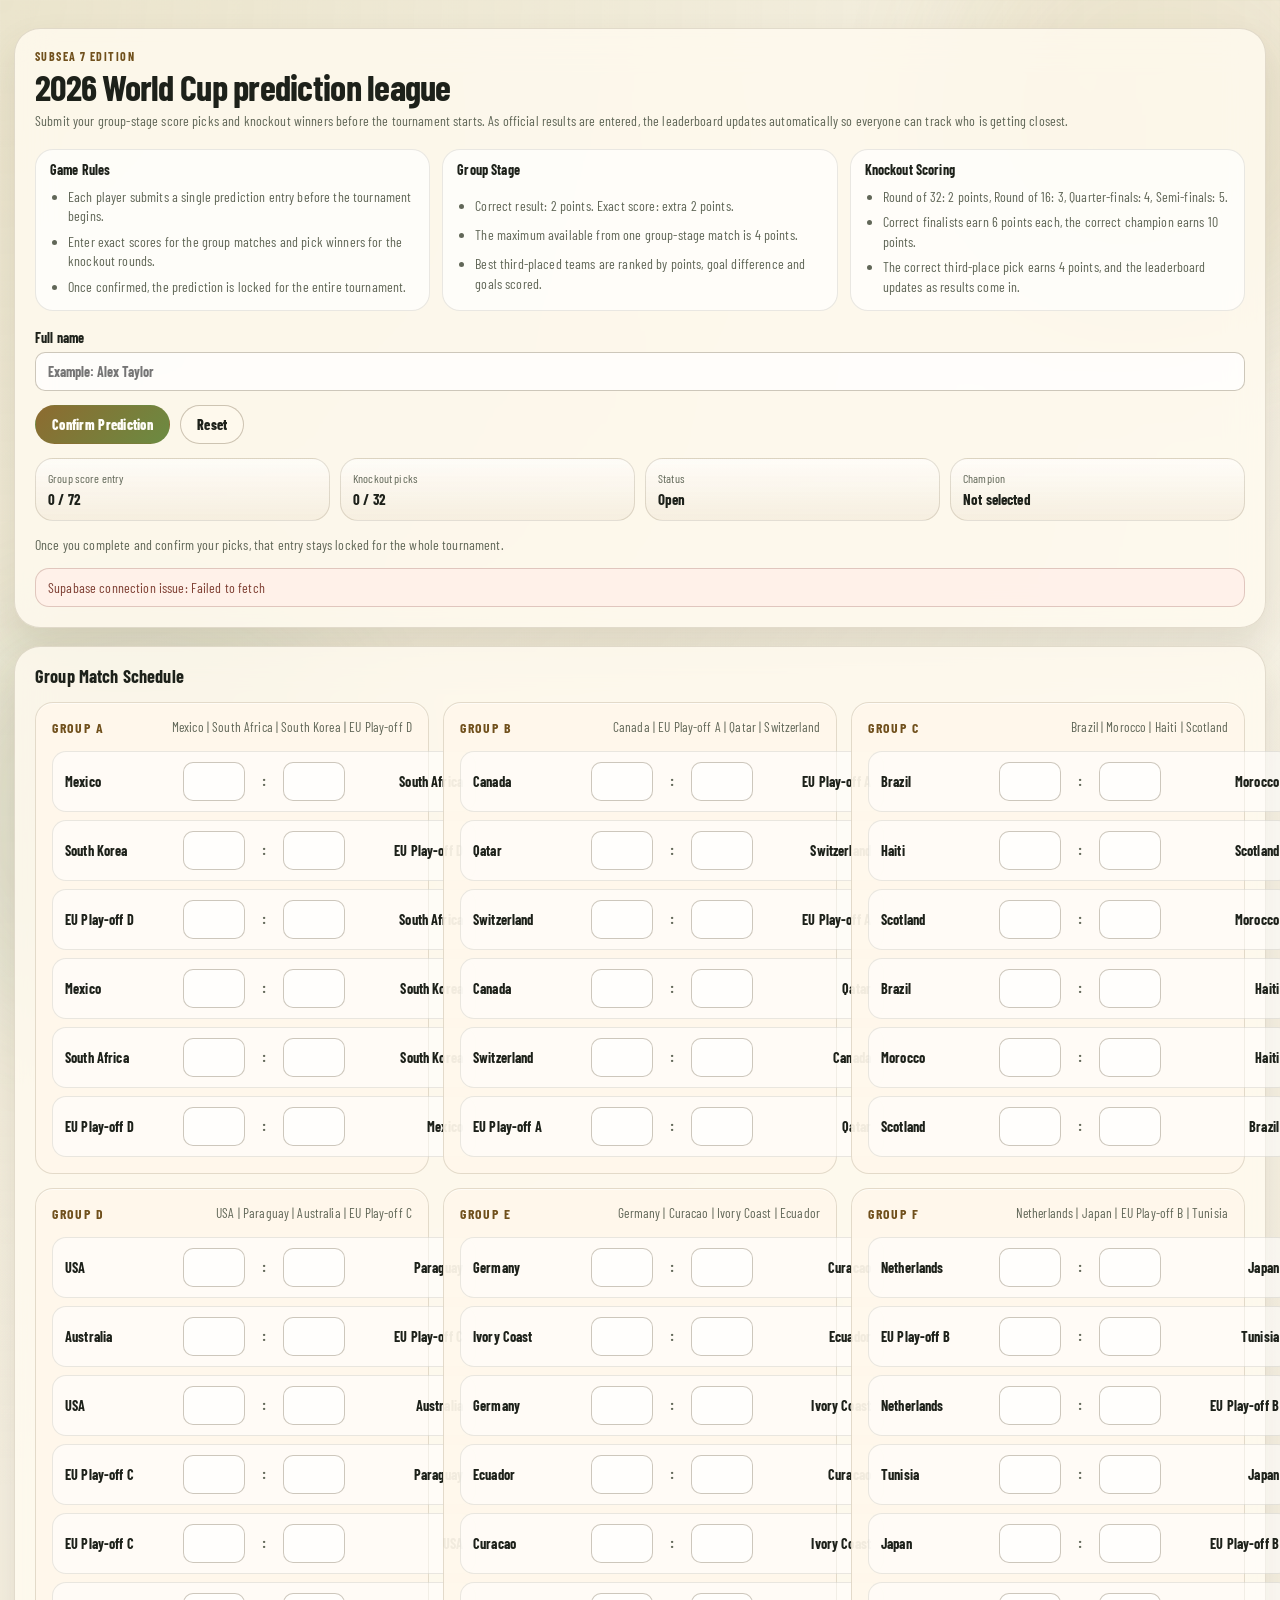
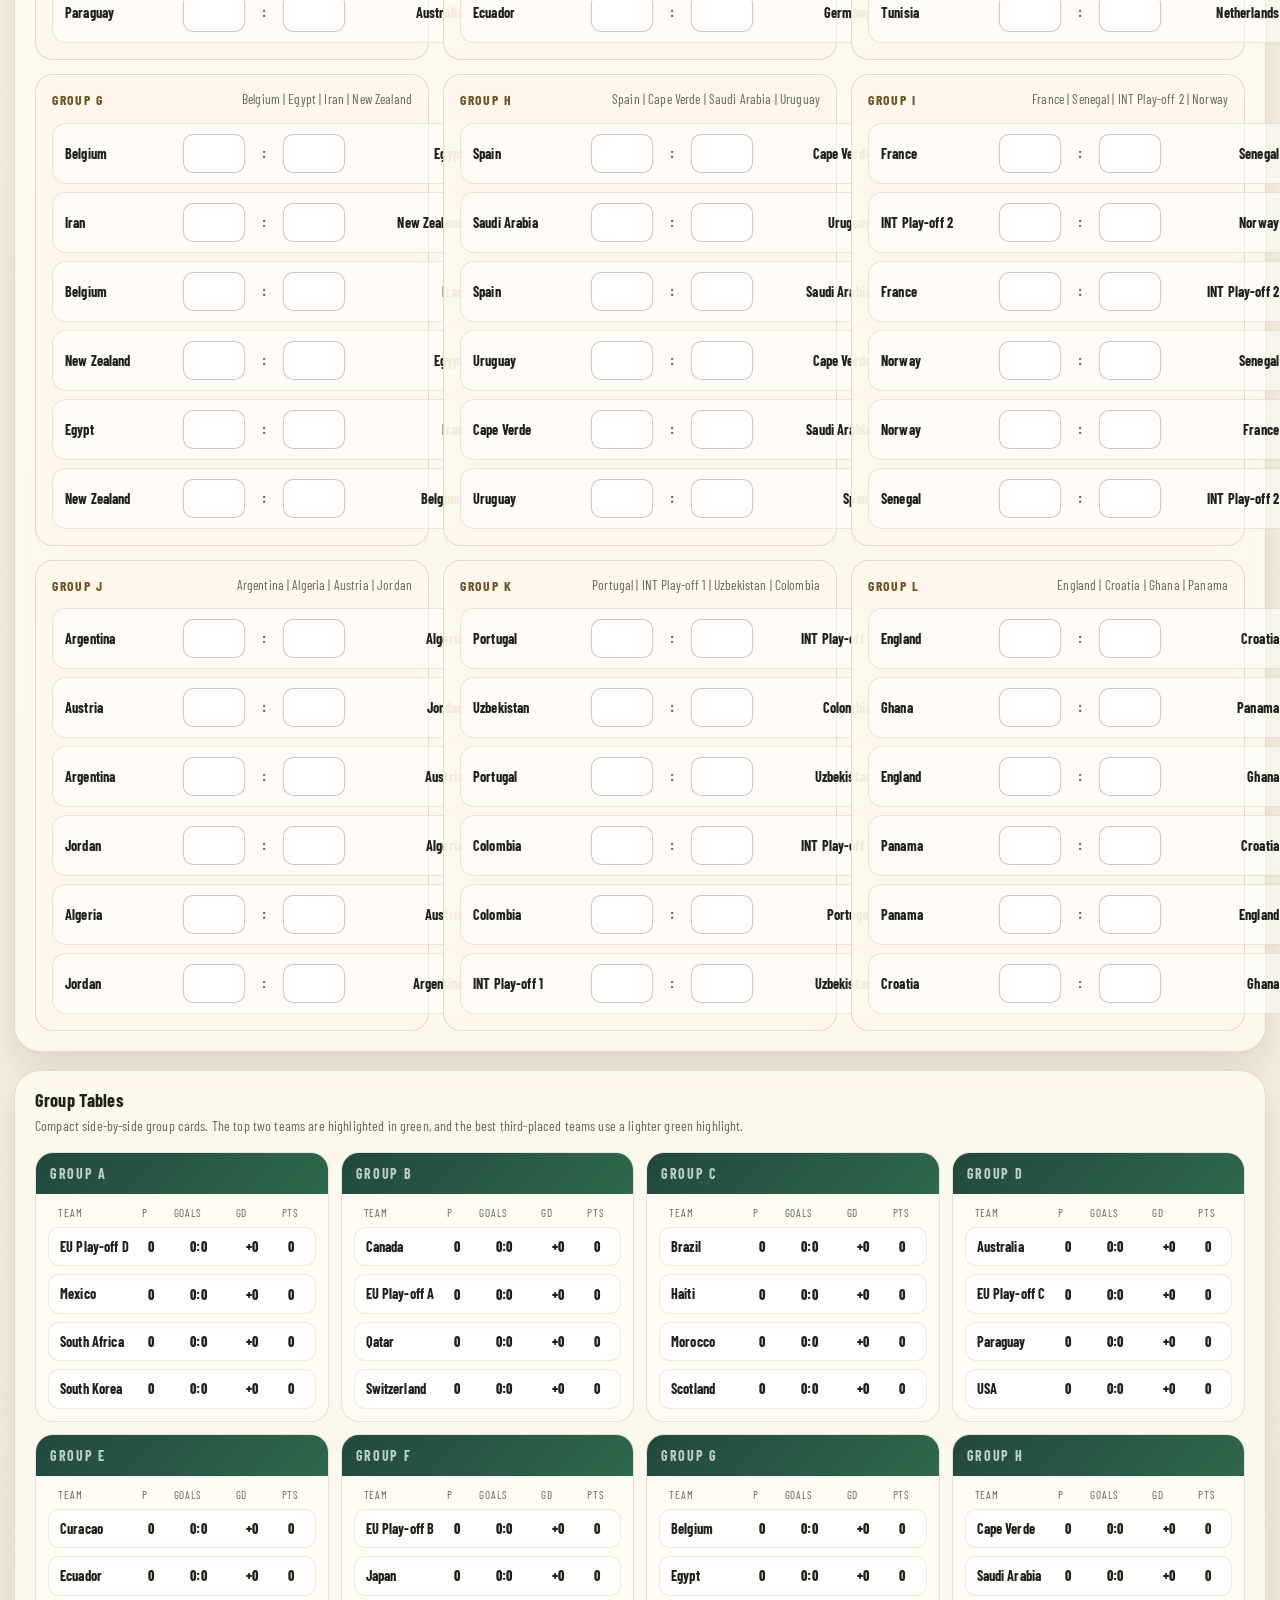
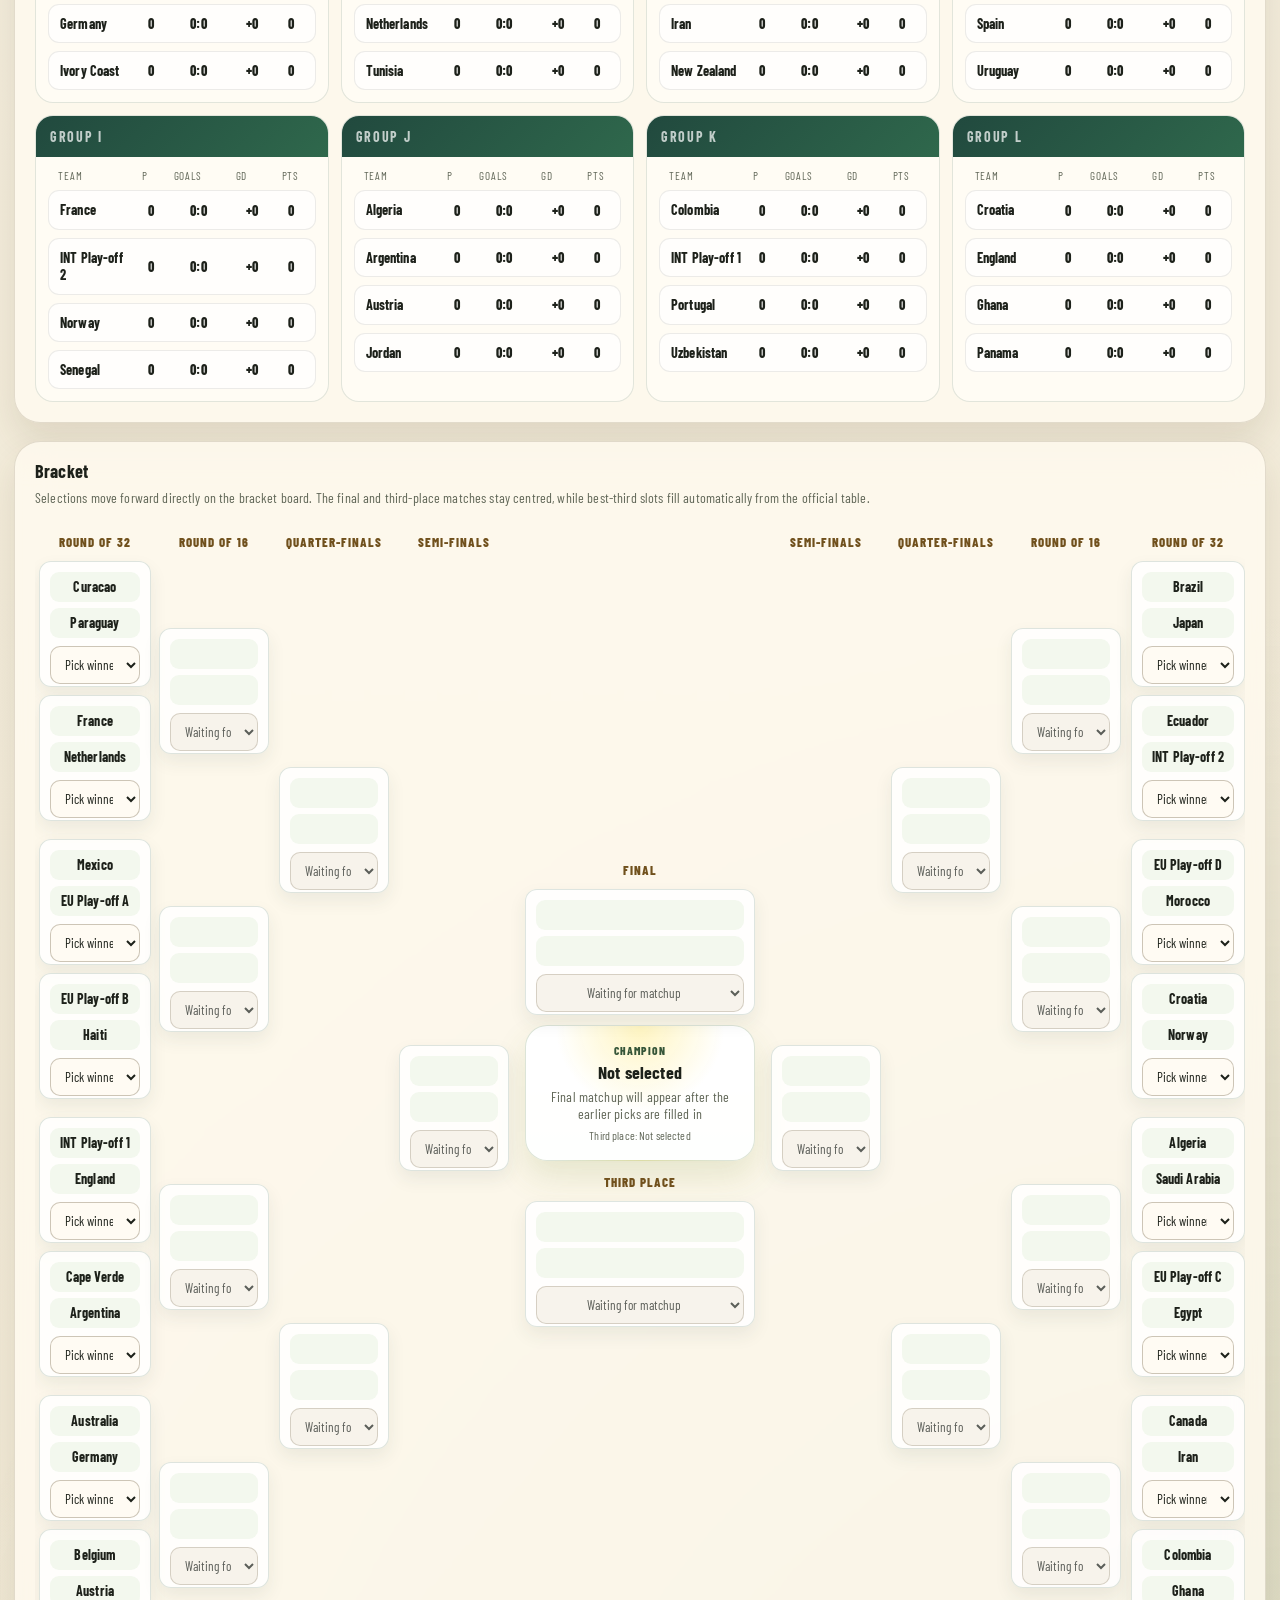
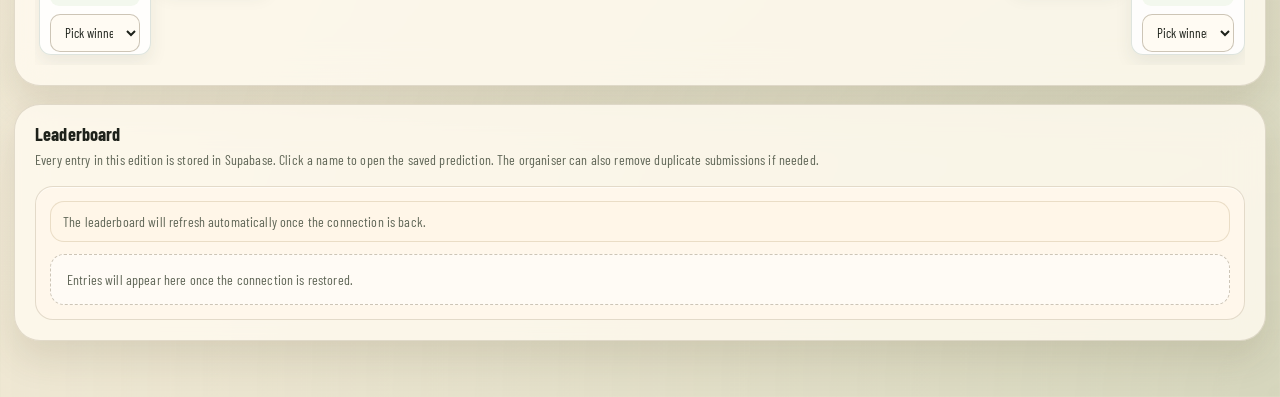
==== commit f0ae7228: "patch" ====
--- a/subsea7.html
+++ b/subsea7.html
@@ -111,19 +111,13 @@
 
       <section class="section-card">
         <div class="section-intro">
-          <p class="section-kicker">1</p>
           <h2>Group Match Schedule</h2>
-          <p class="section-copy">
-            As soon as scores are entered, the tables and knockout bracket refresh automatically.
-            Desktop uses a tighter grid, while mobile keeps a single-column flow.
-          </p>
         </div>
         <div id="fixtures-root" class="stack-root"></div>
       </section>
 
       <section class="section-card">
         <div class="section-intro">
-          <p class="section-kicker">2</p>
           <h2>Group Tables</h2>
           <p class="section-copy">
             Compact side-by-side group cards. The top two teams are highlighted in green, and
@@ -135,7 +129,6 @@
 
       <section class="section-card">
         <div class="section-intro">
-          <p class="section-kicker">3</p>
           <h2>Bracket</h2>
           <p class="section-copy">
             Selections move forward directly on the bracket board. The final and third-place
@@ -147,7 +140,6 @@
 
       <section class="section-card">
         <div class="section-intro">
-          <p class="section-kicker">4</p>
           <h2>Leaderboard</h2>
           <p class="section-copy">
             Every entry in this edition is stored in Supabase. Click a name to open the saved
--- a/styles.css
+++ b/styles.css
@@ -926,6 +926,138 @@
   color: var(--muted);
 }
 
+@media (min-width: 960px) {
+  :root {
+    --bracket-card-height: 126px;
+  }
+
+  #fixtures-root .group-card {
+    padding: 16px;
+  }
+
+  #fixtures-root .group-card__head {
+    gap: 10px 16px;
+    margin-bottom: 14px;
+  }
+
+  #fixtures-root .group-card__head .section-kicker {
+    font-size: 0.98rem;
+    letter-spacing: 0.12em;
+  }
+
+  #fixtures-root .group-card__teams {
+    font-size: 0.96rem;
+    line-height: 1.32;
+  }
+
+  .fixture-row {
+    grid-template-columns: minmax(108px, 1fr) 62px 18px 62px minmax(108px, 1fr);
+    gap: 10px;
+    padding: 10px 12px;
+  }
+
+  .fixture-team {
+    font-size: 1.02rem;
+    line-height: 1.2;
+  }
+
+  .score-input {
+    font-size: 1rem;
+  }
+
+  .score-separator {
+    font-size: 1rem;
+  }
+
+  .mini-group-card__head {
+    padding: 12px 14px;
+  }
+
+  .mini-group-card__head .section-kicker {
+    font-size: 1rem;
+    letter-spacing: 0.12em;
+  }
+
+  .mini-group-card__body {
+    gap: 8px;
+    padding: 12px;
+  }
+
+  .mini-group-legend,
+  .mini-group-row {
+    grid-template-columns: minmax(0, 2.45fr) 24px 54px 38px 24px;
+  }
+
+  .mini-group-legend {
+    font-size: 0.8rem;
+    padding: 0 10px;
+  }
+
+  .mini-group-row {
+    padding: 10px 11px;
+  }
+
+  .mini-group-value {
+    font-size: 1rem;
+  }
+
+  .mini-group-team {
+    font-size: 1.02rem;
+    line-height: 1.22;
+  }
+
+  .bracket-board {
+    min-width: 1120px;
+    grid-template-columns: minmax(0, 1fr) 230px minmax(0, 1fr);
+    gap: 16px;
+    padding: 8px 4px 4px;
+  }
+
+  .bracket-column__label {
+    min-height: 22px;
+    color: var(--accent-strong);
+    font-size: 0.92rem;
+    letter-spacing: 0.08em;
+  }
+
+  .bracket-match {
+    gap: 8px;
+    padding: 10px;
+    height: 126px;
+    min-height: 126px;
+  }
+
+  .bracket-slot-stack {
+    gap: 6px;
+  }
+
+  .bracket-slot {
+    min-height: 30px;
+    height: 30px;
+    padding: 6px 10px;
+  }
+
+  .bracket-slot__team {
+    min-height: 20px;
+    line-height: 1.05;
+    font-size: 1rem;
+  }
+
+  .bracket-select {
+    height: 38px;
+    padding: 6px 10px;
+    font-size: 0.94rem;
+  }
+
+  .bracket-crown span {
+    font-size: 0.82rem;
+  }
+
+  .bracket-crown strong {
+    font-size: 1.28rem;
+  }
+}
+
 @media (max-width: 840px) {
   .status-grid {
     grid-template-columns: repeat(2, minmax(0, 1fr));
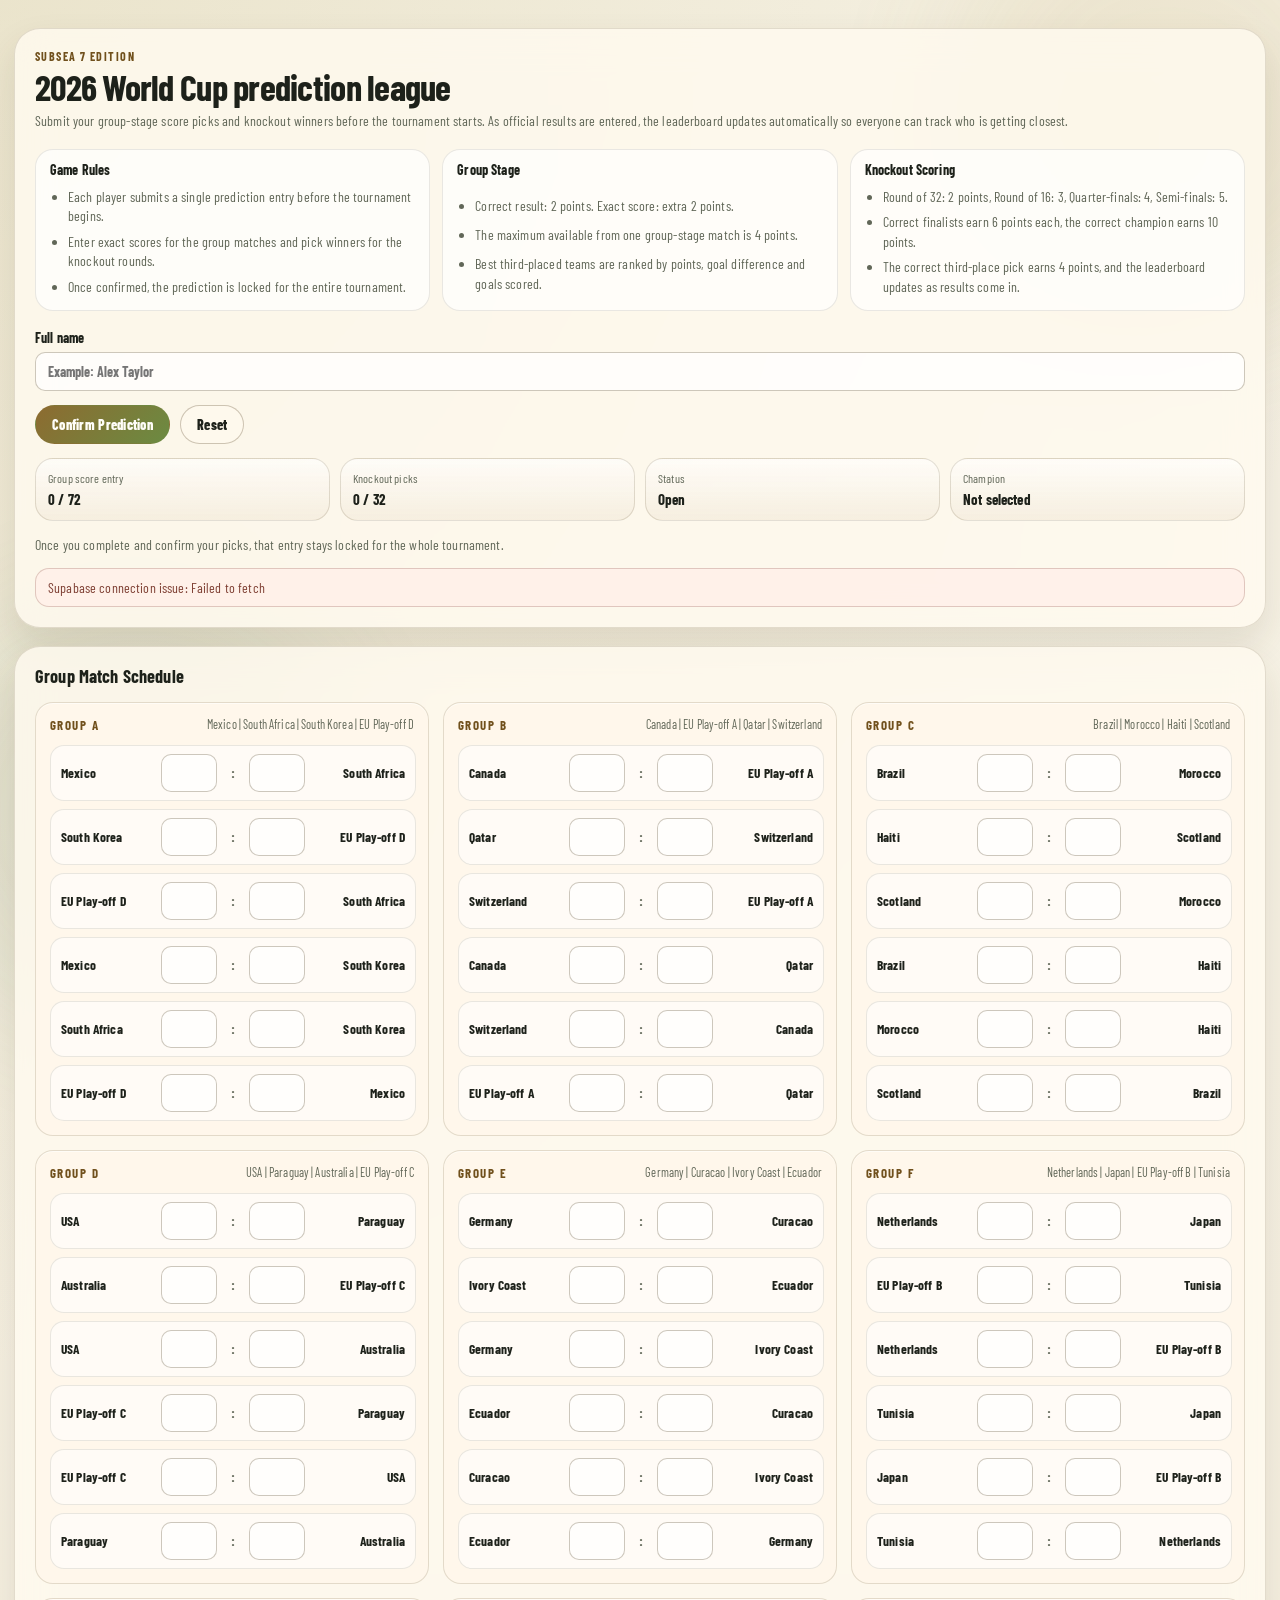
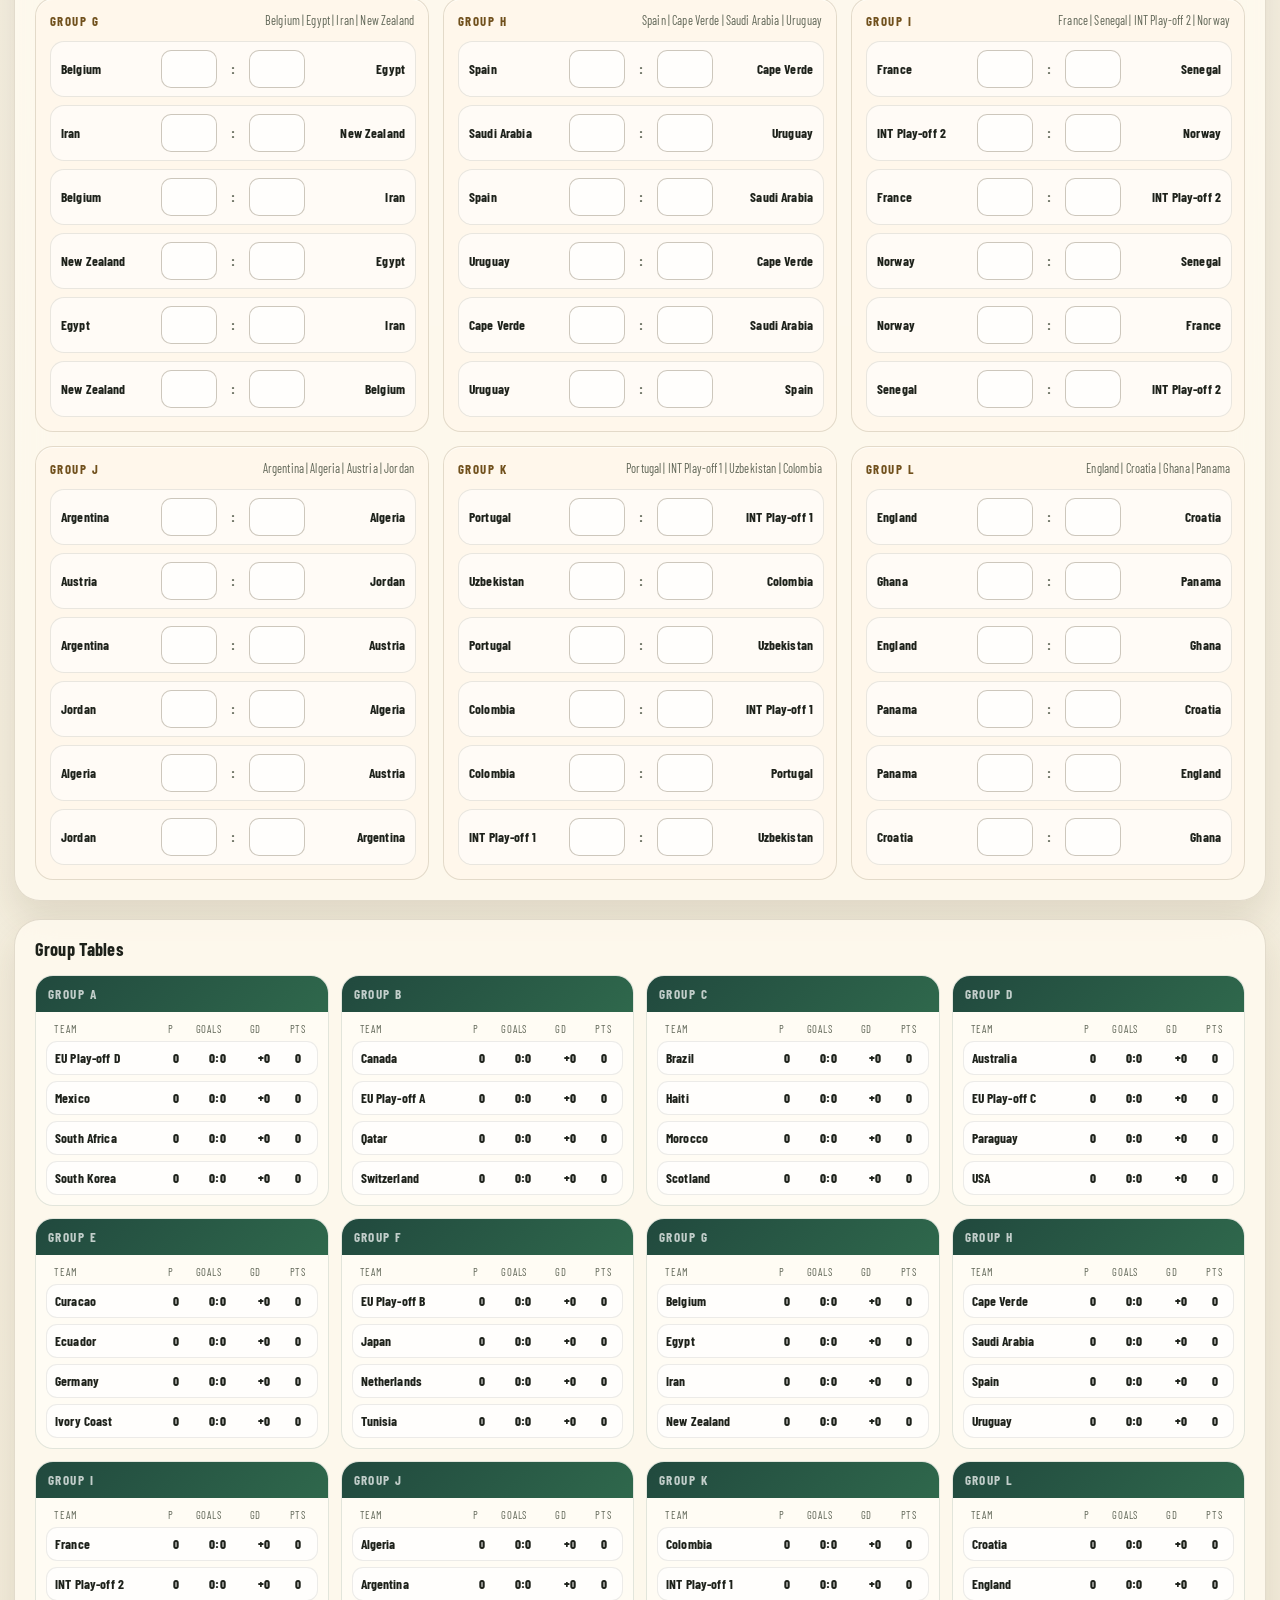
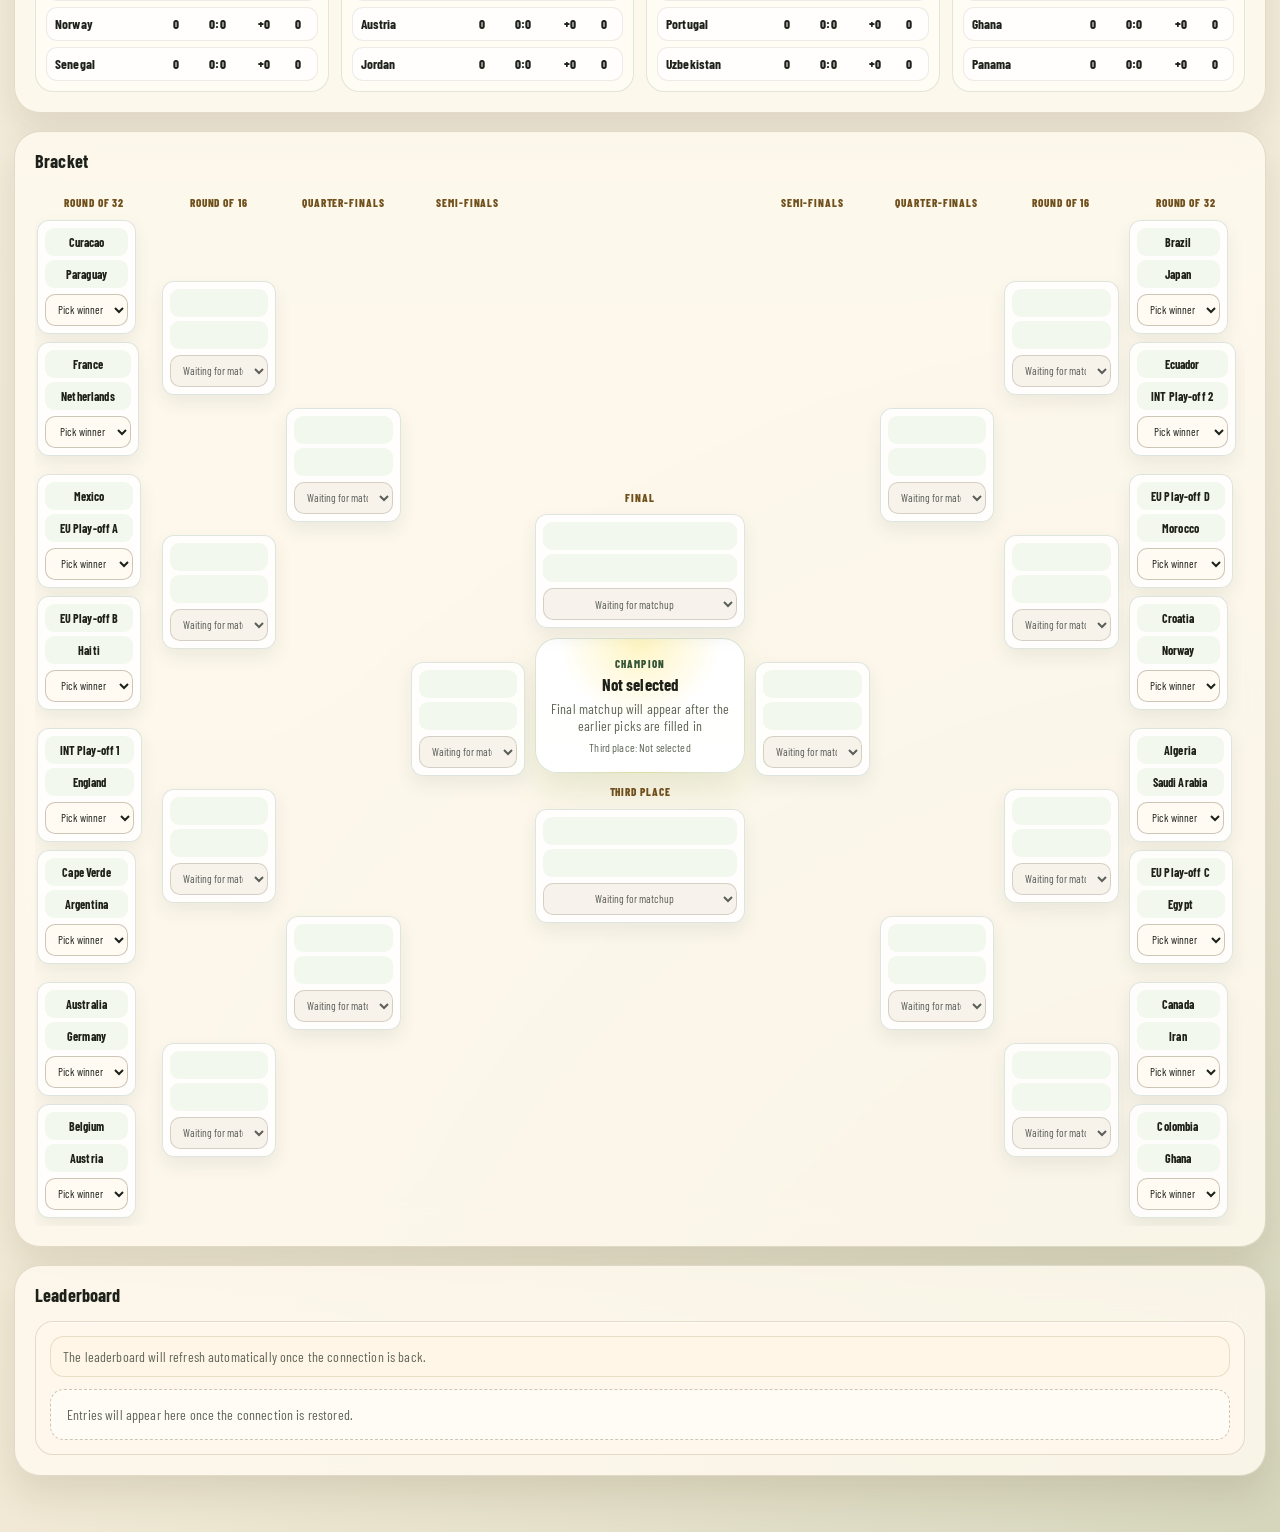
==== commit b86db5a1: "last patch" ====
--- a/subsea7.html
+++ b/subsea7.html
@@ -119,10 +119,6 @@
       <section class="section-card">
         <div class="section-intro">
           <h2>Group Tables</h2>
-          <p class="section-copy">
-            Compact side-by-side group cards. The top two teams are highlighted in green, and
-            the best third-placed teams use a lighter green highlight.
-          </p>
         </div>
         <div id="standings-root" class="stack-root"></div>
       </section>
@@ -130,10 +126,6 @@
       <section class="section-card">
         <div class="section-intro">
           <h2>Bracket</h2>
-          <p class="section-copy">
-            Selections move forward directly on the bracket board. The final and third-place
-            matches stay centred, while best-third slots fill automatically from the official table.
-          </p>
         </div>
         <div id="bracket-root" class="stack-root"></div>
       </section>
@@ -141,10 +133,6 @@
       <section class="section-card">
         <div class="section-intro">
           <h2>Leaderboard</h2>
-          <p class="section-copy">
-            Every entry in this edition is stored in Supabase. Click a name to open the saved
-            prediction. The organiser can also remove duplicate submissions if needed.
-          </p>
         </div>
         <div id="leaderboard-root"></div>
       </section>
--- a/styles.css
+++ b/styles.css
@@ -927,134 +927,66 @@
 }
 
 @media (min-width: 960px) {
-  :root {
-    --bracket-card-height: 126px;
-  }
-
-  #fixtures-root .group-card {
-    padding: 16px;
-  }
-
-  #fixtures-root .group-card__head {
-    gap: 10px 16px;
-    margin-bottom: 14px;
-  }
-
   #fixtures-root .group-card__head .section-kicker {
-    font-size: 0.98rem;
-    letter-spacing: 0.12em;
+    font-size: 0.92rem;
+    letter-spacing: 0.11em;
   }
 
   #fixtures-root .group-card__teams {
+    font-size: 0.88rem;
+    line-height: 1.28;
+  }
+
+  .fixture-team {
     font-size: 0.96rem;
-    line-height: 1.32;
-  }
-
-  .fixture-row {
-    grid-template-columns: minmax(108px, 1fr) 62px 18px 62px minmax(108px, 1fr);
-    gap: 10px;
-    padding: 10px 12px;
-  }
-
-  .fixture-team {
-    font-size: 1.02rem;
-    line-height: 1.2;
   }
 
   .score-input {
-    font-size: 1rem;
+    font-size: 0.96rem;
   }
 
   .score-separator {
-    font-size: 1rem;
-  }
-
-  .mini-group-card__head {
-    padding: 12px 14px;
+    font-size: 0.96rem;
   }
 
   .mini-group-card__head .section-kicker {
-    font-size: 1rem;
-    letter-spacing: 0.12em;
-  }
-
-  .mini-group-card__body {
-    gap: 8px;
-    padding: 12px;
-  }
-
-  .mini-group-legend,
-  .mini-group-row {
-    grid-template-columns: minmax(0, 2.45fr) 24px 54px 38px 24px;
+    font-size: 0.94rem;
+    letter-spacing: 0.11em;
   }
 
   .mini-group-legend {
+    font-size: 0.76rem;
+  }
+
+  .mini-group-value {
+    font-size: 0.94rem;
+  }
+
+  .mini-group-team {
+    font-size: 0.96rem;
+    line-height: 1.18;
+  }
+
+  .bracket-column__label {
+    color: var(--accent-strong);
     font-size: 0.8rem;
-    padding: 0 10px;
-  }
-
-  .mini-group-row {
-    padding: 10px 11px;
-  }
-
-  .mini-group-value {
-    font-size: 1rem;
-  }
-
-  .mini-group-team {
-    font-size: 1.02rem;
-    line-height: 1.22;
-  }
-
-  .bracket-board {
-    min-width: 1120px;
-    grid-template-columns: minmax(0, 1fr) 230px minmax(0, 1fr);
-    gap: 16px;
-    padding: 8px 4px 4px;
-  }
-
-  .bracket-column__label {
-    min-height: 22px;
-    color: var(--accent-strong);
-    font-size: 0.92rem;
     letter-spacing: 0.08em;
   }
 
-  .bracket-match {
-    gap: 8px;
-    padding: 10px;
-    height: 126px;
-    min-height: 126px;
-  }
-
-  .bracket-slot-stack {
-    gap: 6px;
-  }
-
-  .bracket-slot {
-    min-height: 30px;
-    height: 30px;
-    padding: 6px 10px;
-  }
-
   .bracket-slot__team {
-    min-height: 20px;
-    line-height: 1.05;
-    font-size: 1rem;
+    font-size: 0.86rem;
   }
 
   .bracket-select {
-    height: 38px;
-    padding: 6px 10px;
-    font-size: 0.94rem;
+    font-size: 0.8rem;
   }
 
   .bracket-crown span {
-    font-size: 0.82rem;
+    font-size: 0.78rem;
   }
 
   .bracket-crown strong {
-    font-size: 1.28rem;
+    font-size: 1.2rem;
   }
 }
 
